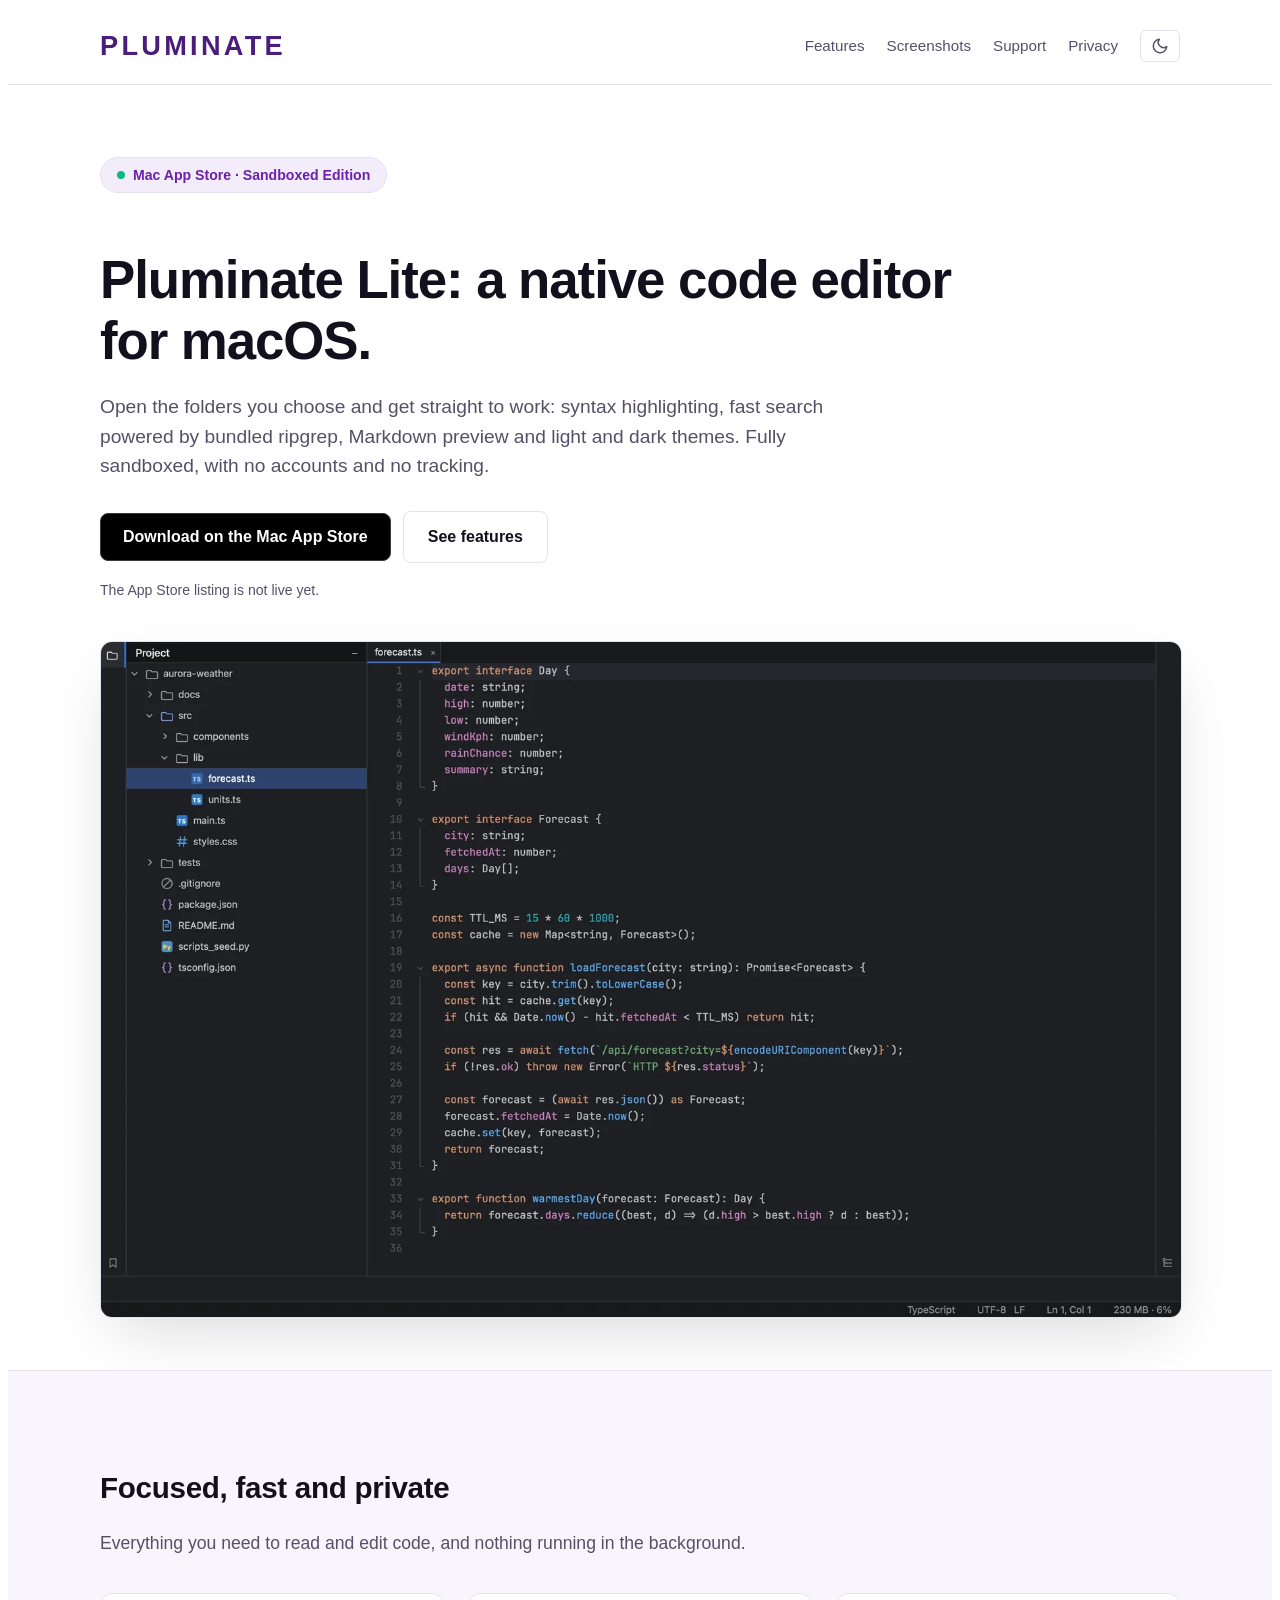
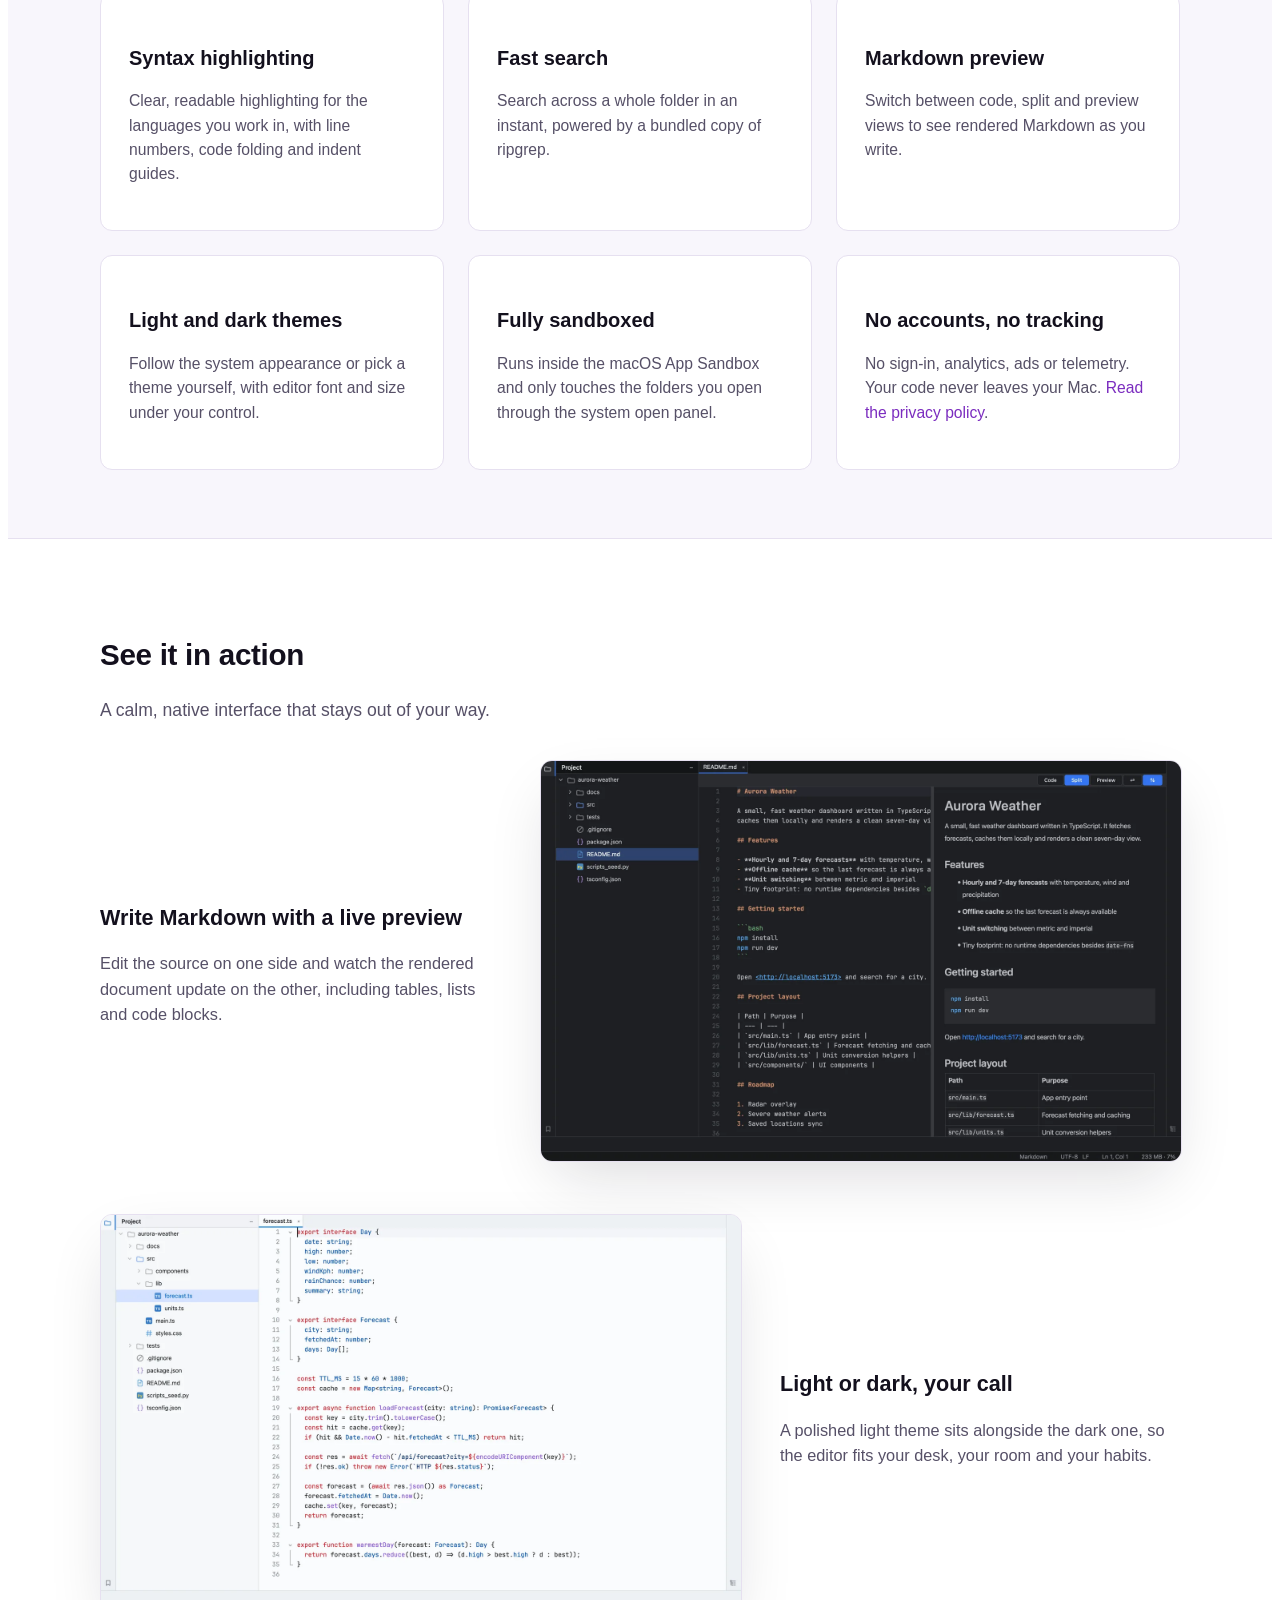
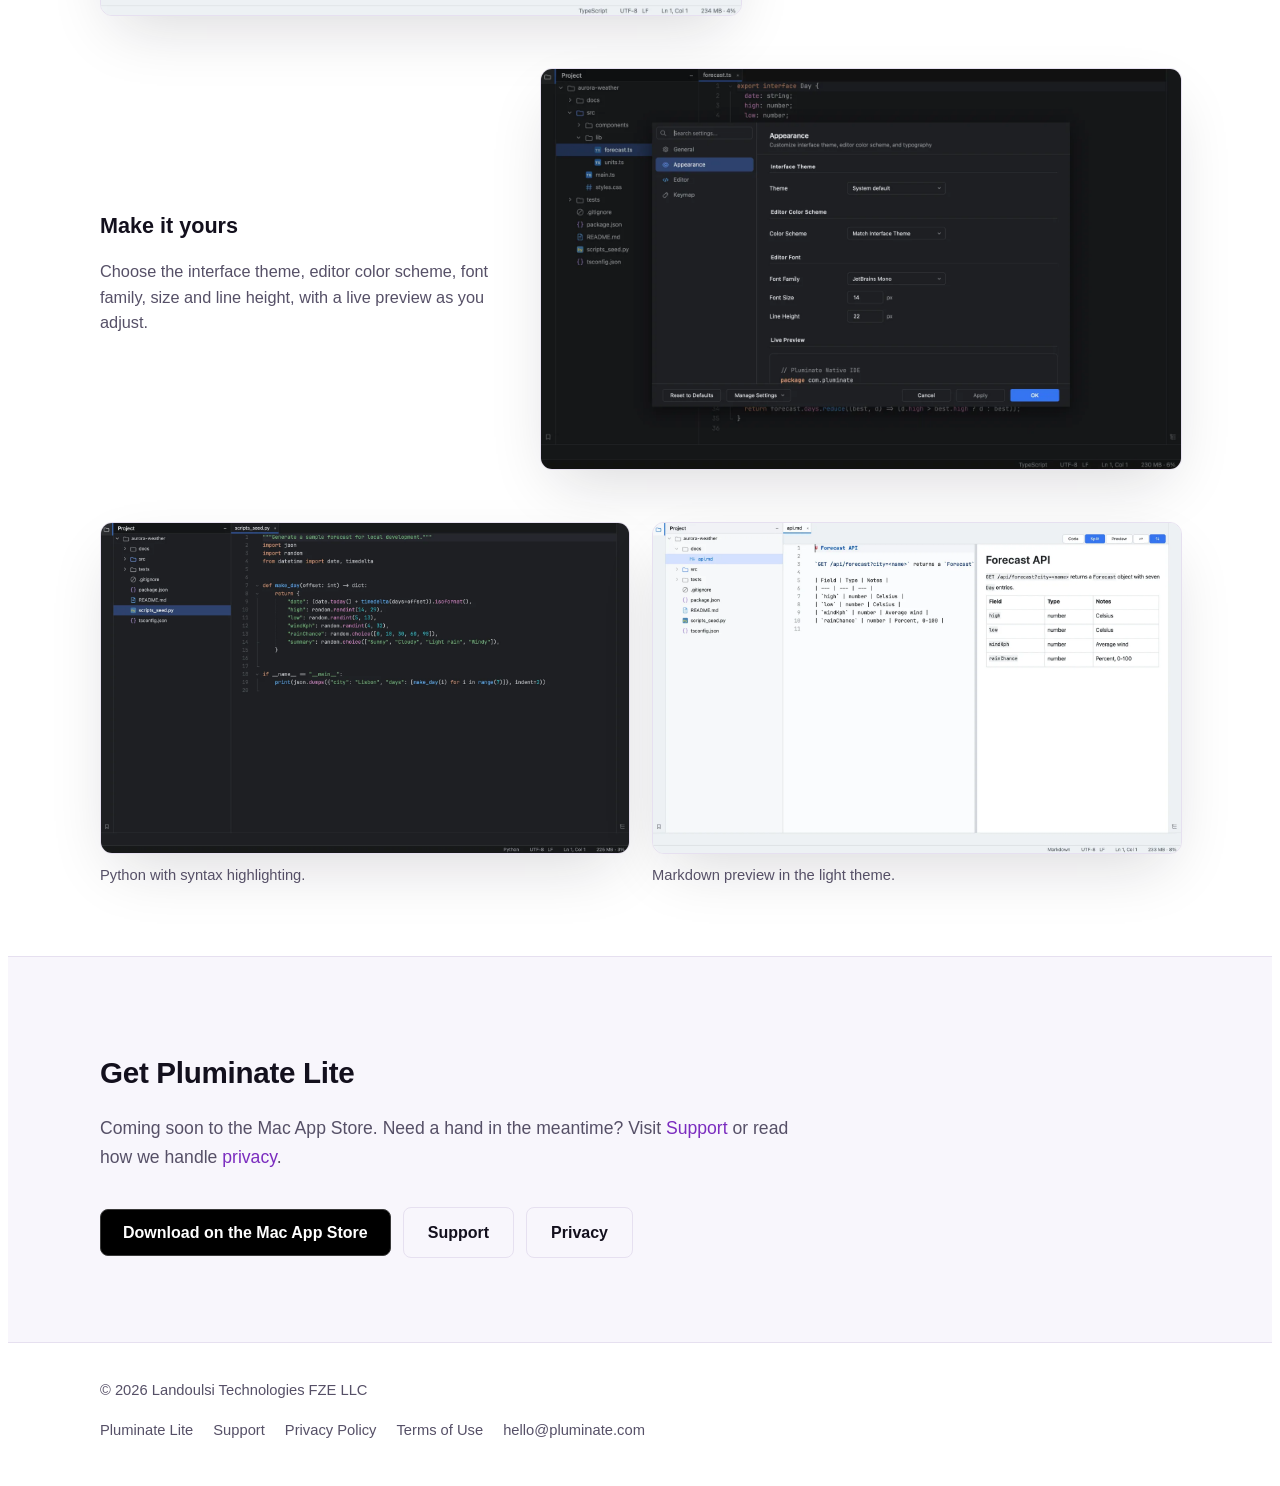
==== index.html @ d970c268 "Add Pluminate IDE landing and download pages with screenshots" ====
<!DOCTYPE html>
<html lang="en">
<head>
    <meta charset="UTF-8">
    <meta name="viewport" content="width=device-width, initial-scale=1.0">
    <meta name="description" content="Pluminate Lite is a native, fully sandboxed code editor for macOS with syntax highlighting, fast ripgrep search and Markdown preview. No accounts, no tracking.">
    <title>Pluminate Lite — a native code editor for macOS</title>
    <script>(function(){var t="light";try{t=localStorage.getItem("theme")==="dark"?"dark":"light";}catch(e){}document.documentElement.setAttribute("data-theme",t);})();</script>
    <link rel="stylesheet" href="style.css">
</head>
<body>
    <header>
        <div class="container">
            <a class="brand" href="index.html">PLUMINATE</a>
            <nav>
                <a href="index.html#features">Features</a>
                <a href="index.html#screenshots">Screenshots</a>
                <a href="support.html">Support</a>
                <a href="privacy.html">Privacy</a>
                <button type="button" class="theme-toggle" id="theme-toggle" aria-label="Toggle theme"></button>
            </nav>
        </div>
    </header>
    <main>
        <div class="hero">
            <div class="container">
                <div class="pill-badge"><span class="dot"></span> Mac App Store &middot; Sandboxed Edition</div>
                <h1>Pluminate Lite: a native code editor for macOS.</h1>
                <p class="lead">Open the folders you choose and get straight to work: syntax highlighting, fast search powered by bundled ripgrep, Markdown preview and light and dark themes. Fully sandboxed, with no accounts and no tracking.</p>
                <div class="cta-row">
                    <!-- TODO: replace href with the Mac App Store listing URL once the app is live -->
                    <a class="button appstore-btn" href="#TODO-mac-app-store-url">Download on the Mac App Store</a>
                    <a class="button secondary" href="#features">See features</a>
                </div>
                <p class="cta-note">The App Store listing is not live yet.</p>
                <img class="shot hero-shot" src="images/01-editor-dark.webp" alt="Pluminate Lite editing a TypeScript file in the dark theme, with the project tree on the left" width="1600" height="1000">
            </div>
        </div>

        <section id="features" class="alt">
            <div class="container">
                <h2>Focused, fast and private</h2>
                <p class="lead">Everything you need to read and edit code, and nothing running in the background.</p>
                <div class="grid">
                    <div class="card">
                        <h3>Syntax highlighting</h3>
                        <p>Clear, readable highlighting for the languages you work in, with line numbers, code folding and indent guides.</p>
                    </div>
                    <div class="card">
                        <h3>Fast search</h3>
                        <p>Search across a whole folder in an instant, powered by a bundled copy of ripgrep.</p>
                    </div>
                    <div class="card">
                        <h3>Markdown preview</h3>
                        <p>Switch between code, split and preview views to see rendered Markdown as you write.</p>
                    </div>
                    <div class="card">
                        <h3>Light and dark themes</h3>
                        <p>Follow the system appearance or pick a theme yourself, with editor font and size under your control.</p>
                    </div>
                    <div class="card">
                        <h3>Fully sandboxed</h3>
                        <p>Runs inside the macOS App Sandbox and only touches the folders you open through the system open panel.</p>
                    </div>
                    <div class="card">
                        <h3>No accounts, no tracking</h3>
                        <p>No sign-in, analytics, ads or telemetry. Your code never leaves your Mac. <a href="privacy.html">Read the privacy policy</a>.</p>
                    </div>
                </div>
            </div>
        </section>

        <section id="screenshots">
            <div class="container">
                <h2>See it in action</h2>
                <p class="lead">A calm, native interface that stays out of your way.</p>
                <div class="showcase-grid">
                    <div class="showcase-item">
                        <div class="showcase-desc">
                            <h3>Write Markdown with a live preview</h3>
                            <p>Edit the source on one side and watch the rendered document update on the other, including tables, lists and code blocks.</p>
                        </div>
                        <div class="showcase-shot"><img class="shot" src="images/03-markdown-split.webp" alt="Pluminate Lite in split view with Markdown source on the left and the rendered preview on the right" width="1600" height="1000" loading="lazy"></div>
                    </div>
                    <div class="showcase-item reverse">
                        <div class="showcase-desc">
                            <h3>Light or dark, your call</h3>
                            <p>A polished light theme sits alongside the dark one, so the editor fits your desk, your room and your habits.</p>
                        </div>
                        <div class="showcase-shot"><img class="shot" src="images/02-editor-light.webp" alt="Pluminate Lite editing a TypeScript file in the light theme" width="1600" height="1000" loading="lazy"></div>
                    </div>
                    <div class="showcase-item">
                        <div class="showcase-desc">
                            <h3>Make it yours</h3>
                            <p>Choose the interface theme, editor color scheme, font family, size and line height, with a live preview as you adjust.</p>
                        </div>
                        <div class="showcase-shot"><img class="shot" src="images/10-settings-appearance-dark.webp" alt="The Appearance settings panel with theme, color scheme and editor font options" width="1600" height="1000" loading="lazy"></div>
                    </div>
                </div>
                <div class="gallery" style="margin-top: 52px;">
                    <figure><img class="shot" src="images/06-python-dark.webp" alt="A Python script open in Pluminate Lite with syntax highlighting" width="1600" height="1000" loading="lazy"><figcaption>Python with syntax highlighting.</figcaption></figure>
                    <figure><img class="shot" src="images/05-markdown-light.webp" alt="Markdown file in split view in the light theme, showing a rendered table" width="1600" height="1000" loading="lazy"><figcaption>Markdown preview in the light theme.</figcaption></figure>
                </div>
            </div>
        </section>

        <section class="alt">
            <div class="container">
                <h2>Get Pluminate Lite</h2>
                <p class="lead">Coming soon to the Mac App Store. Need a hand in the meantime? Visit <a href="support.html">Support</a> or read how we handle <a href="privacy.html">privacy</a>.</p>
                <div class="cta-row">
                    <!-- TODO: replace href with the Mac App Store listing URL once the app is live -->
                    <a class="button appstore-btn" href="#TODO-mac-app-store-url">Download on the Mac App Store</a>
                    <a class="button secondary" href="support.html">Support</a>
                    <a class="button secondary" href="privacy.html">Privacy</a>
                </div>
            </div>
        </section>

        <!-- Other editions and products: re-enable when released.
             Preserved from the previous version of this page (Pluminate IDE Free/Pro and PlumTerm).
        <section id="products" class="alt">
            <div class="container">
                <h2>Our Products</h2>
                <p class="lead">Native software crafted for developer productivity, without Electron overhead or background bloat.</p>
                <div class="grid">
                    <div class="card">
                        <h3>Pluminate IDE</h3>
                        <p>A native, fast IDE with project tree, syntax highlighting, integrated terminal, visual git workflow, and live Markdown preview. Available in Lite, Free, and Pro editions.</p>
                        <div class="badges">
                            <span class="badge">macOS</span>
                            <span class="badge">Rust Core</span>
                            <span class="badge">Lite · Free · Pro</span>
                        </div>
                        <a class="card-link" href="ide.html">Learn more about Pluminate IDE &rarr;</a>
                    </div>
                    <div class="card">
                        <h3>PlumTerm</h3>
                        <p>A fast terminal emulator for developers, featuring flexible split panes, tabs, and git status tracking directly inside every terminal pane.</p>
                        <div class="badges">
                            <span class="badge">macOS</span>
                            <span class="badge">Linux</span>
                            <span class="badge">Free</span>
                        </div>
                        <a class="card-link" href="plumterm.html">Learn more about PlumTerm &rarr;</a>
                    </div>
                </div>
            </div>
        </section>
        -->
    </main>
    <footer>
        <div class="container">
            <span>&copy; 2026 Landoulsi Technologies FZE LLC</span>
            <div class="footer-links">
                <a href="index.html">Pluminate Lite</a>
                <a href="support.html">Support</a>
                <a href="privacy.html">Privacy Policy</a>
                <a href="terms.html">Terms of Use</a>
                <a href="mailto:hello@pluminate.com">hello@pluminate.com</a>
            </div>
        </div>
    </footer>
    <script src="site.js"></script>
</body>
</html>
---- style.css ----
:root {
    --bg: #ffffff;
    --bg-alt: #f8f6fc;
    --card-bg: #ffffff;
    --text: #13101d;
    --text-muted: #565067;
    --brand: #4b1d7a;
    --accent: #7b2cbf;
    --accent-hover: #6a24a6;
    --border: #e6e0f0;
    --badge-bg: #f3ecfb;
    --badge-text: #6b21a8;
    --shot-shadow: 0 24px 60px -15px rgba(20, 16, 31, 0.16);
    --code-bg: #f1edfa;
}
:root[data-theme="dark"] {
    --bg: #0d0a14;
    --bg-alt: #14101e;
    --card-bg: #181324;
    --text: #ece8f4;
    --text-muted: #a69eb5;
    --brand: #ffffff;
    --accent: #c08bff;
    --accent-hover: #b170ff;
    --border: #29203c;
    --badge-bg: #271940;
    --badge-text: #d8b4fe;
    --shot-shadow: 0 28px 70px -15px rgba(0, 0, 0, 0.75);
    --code-bg: #221836;
}
html { scroll-behavior: smooth; }
body { font-family: -apple-system, BlinkMacSystemFont, "Segoe UI", Roboto, "Helvetica Neue", Arial, sans-serif; line-height: 1.6; color: var(--text); background: var(--bg); -webkit-font-smoothing: antialiased; }
a { color: var(--accent); text-decoration: none; }
a:hover { text-decoration: underline; }
code { font-family: "JetBrains Mono", Menlo, Consolas, monospace; font-size: .88em; padding: 2px 6px; border-radius: 4px; background: var(--code-bg); border: 1px solid var(--border); color: var(--text); }
.container { max-width: 1080px; margin: 0 auto; padding: 0 20px; }
header { border-bottom: 1px solid var(--border); position: sticky; top: 0; background: var(--bg); z-index: 100; backdrop-filter: blur(8px); }
header .container { display: flex; align-items: center; justify-content: space-between; flex-wrap: wrap; gap: 12px; padding-top: 16px; padding-bottom: 16px; }
.brand { text-decoration: none; color: var(--brand); font-family: "Trebuchet MS", "Helvetica Neue", Arial, sans-serif; font-size: 1.7rem; font-weight: 800; letter-spacing: .12em; }
.brand:hover { text-decoration: none; opacity: .9; }
nav { display: flex; align-items: center; }
nav a { color: var(--text-muted); text-decoration: none; margin-left: 22px; font-size: .95rem; font-weight: 500; }
nav a:hover, nav a.active { color: var(--accent); text-decoration: none; }
.theme-toggle { display: inline-flex; align-items: center; justify-content: center; margin-left: 22px; padding: 6px 10px; border: 1px solid var(--border); border-radius: 6px; background: none; color: var(--text-muted); cursor: pointer; transition: all .15s ease; }
.theme-toggle:hover { color: var(--accent); border-color: var(--accent); }

.hero { padding: 72px 0 52px; }
.hero h1 { font-size: clamp(2.2rem, 5vw, 3.3rem); line-height: 1.15; max-width: 880px; margin-bottom: 20px; font-weight: 800; letter-spacing: -0.02em; }
.hero p.lead { font-size: 1.2rem; color: var(--text-muted); max-width: 740px; margin-bottom: 30px; line-height: 1.55; }

.pill-badge { display: inline-flex; align-items: center; gap: 8px; padding: 6px 16px; border-radius: 999px; background: var(--badge-bg); color: var(--badge-text); font-size: .88rem; font-weight: 600; margin-bottom: 22px; border: 1px solid var(--border); }
.pill-badge .dot { width: 8px; height: 8px; border-radius: 50%; background: #10b981; }
.pill-badge .dot.pro { background: #8b5cf6; }

.cta-row { display: flex; flex-wrap: wrap; gap: 12px; align-items: center; margin-bottom: 16px; }
.button { display: inline-flex; align-items: center; justify-content: center; gap: 8px; background: var(--accent); color: #fff; padding: 12px 24px; border-radius: 8px; text-decoration: none; font-weight: 600; font-size: 1rem; border: none; cursor: pointer; transition: all .15s ease; }
.button:hover { background: var(--accent-hover); color: #fff; text-decoration: none; transform: translateY(-1px); }
.button.secondary { background: transparent; color: var(--text); border: 1px solid var(--border); }
.button.secondary:hover { border-color: var(--accent); color: var(--accent); background: var(--bg-alt); }

.shot { display: block; width: 100%; height: auto; border: 1px solid var(--border); border-radius: 12px; box-shadow: var(--shot-shadow); background: var(--card-bg); }
.hero-shot { margin-top: 40px; }

section { padding: 68px 0; border-top: 1px solid var(--border); }
section.alt { background: var(--bg-alt); }
section h2 { font-size: 1.85rem; margin-bottom: 12px; font-weight: 700; letter-spacing: -0.01em; }
section .lead { font-size: 1.1rem; color: var(--text-muted); max-width: 720px; margin-bottom: 36px; }

.grid { display: grid; grid-template-columns: repeat(auto-fit, minmax(280px, 1fr)); gap: 24px; }
.card { background: var(--card-bg); border: 1px solid var(--border); border-radius: 12px; padding: 28px; transition: transform .15s ease, border-color .15s ease; }
.card:hover { border-color: var(--accent); }
.card h3 { font-size: 1.25rem; margin-bottom: 10px; font-weight: 700; }
.card p { font-size: .98rem; color: var(--text-muted); line-height: 1.55; }
.card .card-link { display: inline-flex; align-items: center; gap: 4px; margin-top: 16px; font-weight: 600; text-decoration: none; }
.card .card-link:hover { text-decoration: underline; }

.showcase-grid { display: grid; grid-template-columns: 1fr; gap: 52px; margin-top: 24px; }
.showcase-item { display: grid; grid-template-columns: 1fr; gap: 20px; }
.showcase-desc h3 { font-size: 1.35rem; margin-bottom: 8px; font-weight: 700; }
.showcase-desc p { color: var(--text-muted); font-size: 1.02rem; line-height: 1.55; }

.notify-card { background: var(--card-bg); border: 1px solid var(--border); border-radius: 12px; padding: 28px; max-width: 640px; margin: 28px 0 36px; box-shadow: var(--shot-shadow); }
.notify-card h3 { font-size: 1.25rem; margin-bottom: 6px; font-weight: 700; }
.notify-card p { color: var(--text-muted); font-size: .98rem; margin-bottom: 16px; }
.notify-form { display: flex; flex-wrap: wrap; gap: 10px; }
.notify-input { flex: 1; min-width: 240px; padding: 12px 16px; border: 1px solid var(--border); border-radius: 8px; background: var(--bg); color: var(--text); font-size: 1rem; }
.notify-input:focus { outline: none; border-color: var(--accent); }

.specs-grid { display: grid; grid-template-columns: repeat(auto-fit, minmax(280px, 1fr)); gap: 20px; margin: 28px 0; }
.spec-item { background: var(--card-bg); border: 1px solid var(--border); border-radius: 10px; padding: 20px; }
.spec-item strong { display: block; font-size: 1.05rem; margin-bottom: 6px; }
.spec-item p { color: var(--text-muted); font-size: .95rem; margin: 0; }

table.compare { width: 100%; border-collapse: collapse; margin-top: 24px; font-size: .96rem; background: var(--card-bg); border-radius: 12px; overflow: hidden; border: 1px solid var(--border); }
table.compare th, table.compare td { border-bottom: 1px solid var(--border); padding: 14px 18px; text-align: left; }
table.compare th { background: var(--bg-alt); font-weight: 700; color: var(--text); }
table.compare td { color: var(--text-muted); }
table.compare td.y { color: var(--accent); font-weight: 700; }
table.compare tr:last-child td { border-bottom: none; }

.badges { display: flex; flex-wrap: wrap; gap: 8px; margin-top: 14px; }
.badge { display: inline-block; padding: 3px 10px; border: 1px solid var(--border); border-radius: 999px; font-size: .8rem; color: var(--text-muted); }

footer { border-top: 1px solid var(--border); padding: 36px 0; color: var(--text-muted); font-size: .92rem; background: var(--bg); }
footer .container { display: flex; flex-direction: column; gap: 10px; }
footer .footer-links { display: flex; flex-wrap: wrap; gap: 20px; margin-top: 6px; }
footer a { color: var(--text-muted); }
footer a:hover { color: var(--accent); text-decoration: none; }

.doc { max-width: 820px; margin: 0 auto; padding: 56px 20px; }
.doc h1 { font-size: 2.2rem; margin-bottom: 12px; font-weight: 800; }
.doc h2 { font-size: 1.35rem; margin: 32px 0 10px; font-weight: 700; }
.doc p { color: var(--text-muted); margin-bottom: 16px; font-size: 1.05rem; }
.doc ul { margin: 0 0 20px 24px; color: var(--text-muted); }
.doc li { margin-bottom: 8px; }

@media (max-width: 680px) {
    nav a { margin-left: 14px; font-size: .9rem; }
    .hero { padding: 48px 0 36px; }
    .hero h1 { font-size: 2rem; }
    section { padding: 48px 0; }
}

/* Pluminate Lite additions */
.cta-note { color: var(--text-muted); font-size: .88rem; margin-top: 4px; }
.appstore-btn { background: #000; color: #fff; border: 1px solid #3a3a3a; padding: 10px 22px; }
.appstore-btn:hover { background: #1a1a1a; }
:root[data-theme="dark"] .appstore-btn { background: #fff; color: #000; border-color: #fff; }
:root[data-theme="dark"] .appstore-btn:hover { background: #e8e8e8; color: #000; }
.showcase-item.reverse .showcase-shot { order: 0; }
@media (min-width: 900px) {
    .showcase-item { grid-template-columns: 1fr 1.6fr; align-items: center; gap: 40px; }
    .showcase-item.reverse { grid-template-columns: 1.6fr 1fr; }
    .showcase-item.reverse .showcase-desc { order: 2; }
}
.gallery { display: grid; grid-template-columns: repeat(auto-fit, minmax(300px, 1fr)); gap: 24px; }
.gallery figure { margin: 0; }
.gallery figcaption { color: var(--text-muted); font-size: .92rem; margin-top: 10px; }
.faq details { background: var(--card-bg); border: 1px solid var(--border); border-radius: 10px; padding: 14px 18px; margin-bottom: 12px; }
.faq summary { cursor: pointer; font-weight: 600; color: var(--text); }
.faq details p { margin: 10px 0 0; }
.contact-card { background: var(--card-bg); border: 1px solid var(--border); border-radius: 12px; padding: 24px; margin: 20px 0 8px; }
.contact-card p { margin-bottom: 6px; }
.doc img.shot { margin: 8px 0 20px; }
a:focus-visible, button:focus-visible, summary:focus-visible { outline: 2px solid var(--accent); outline-offset: 2px; }
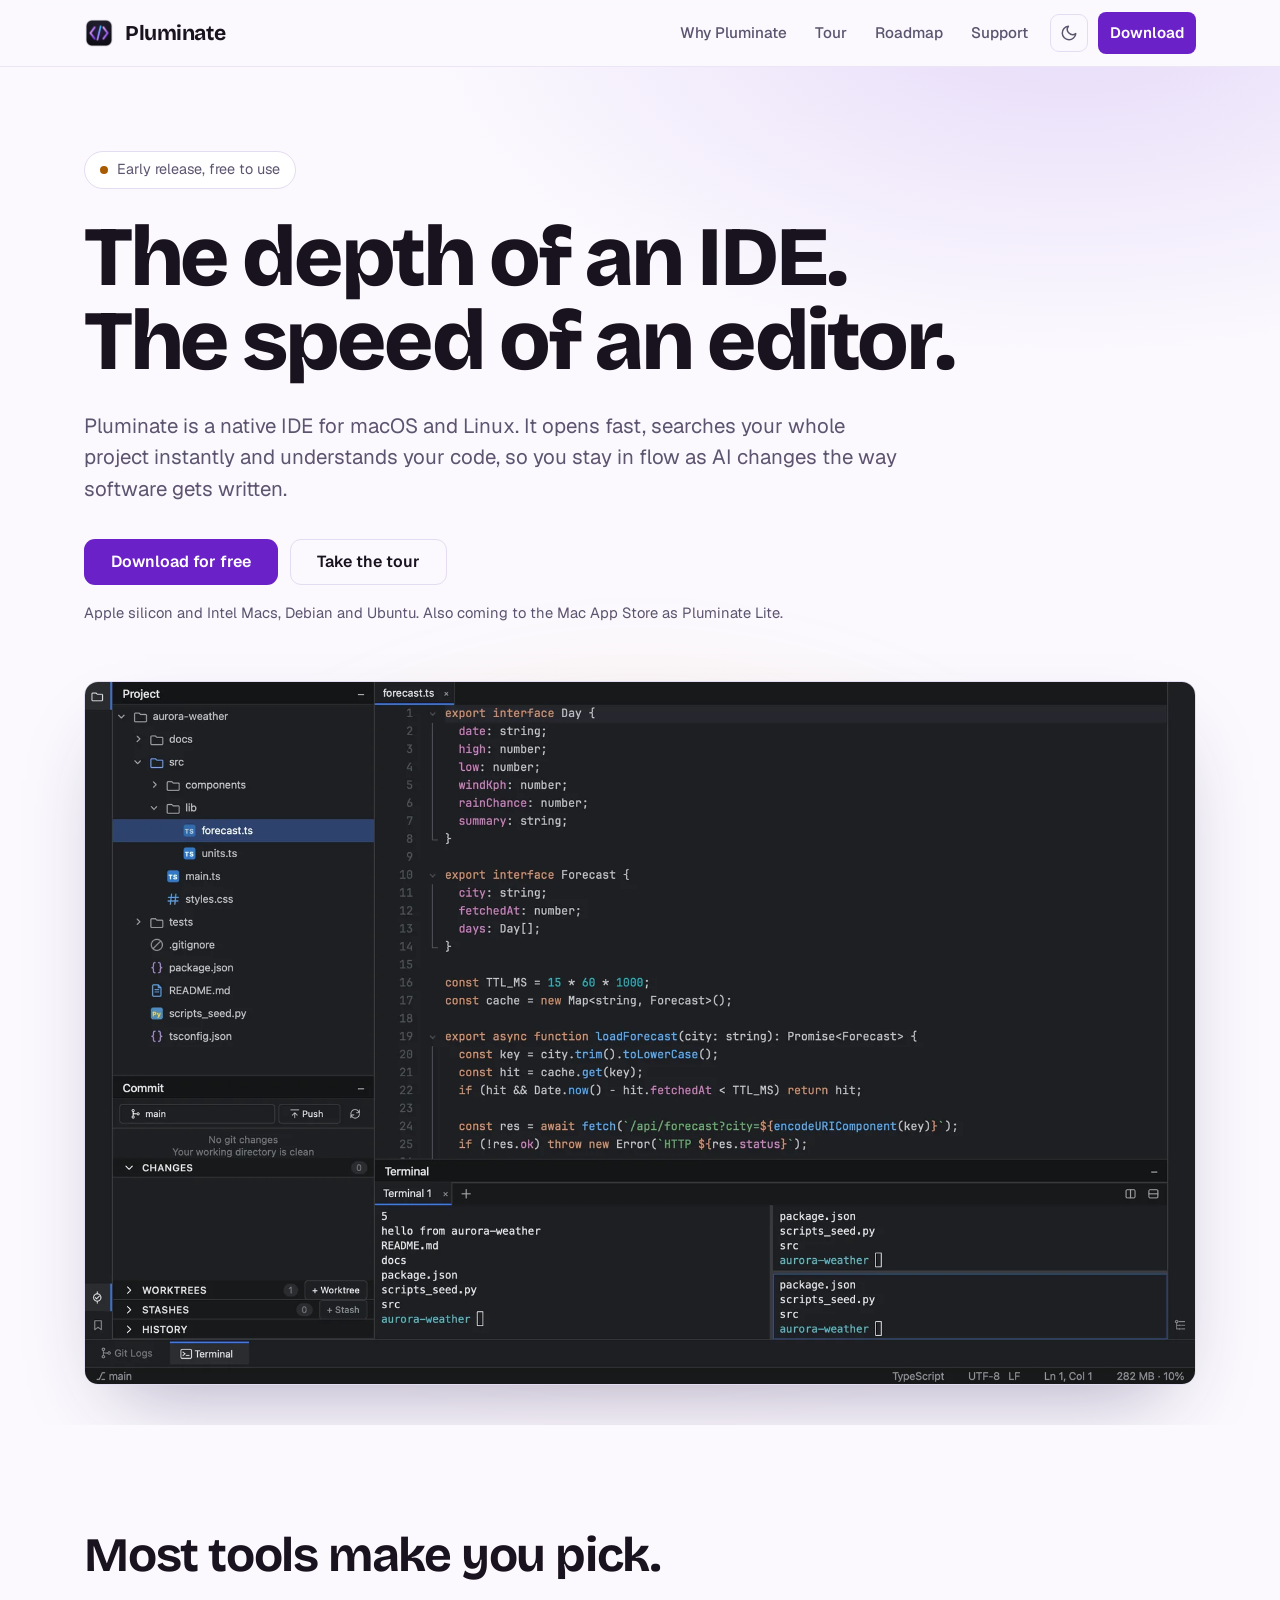
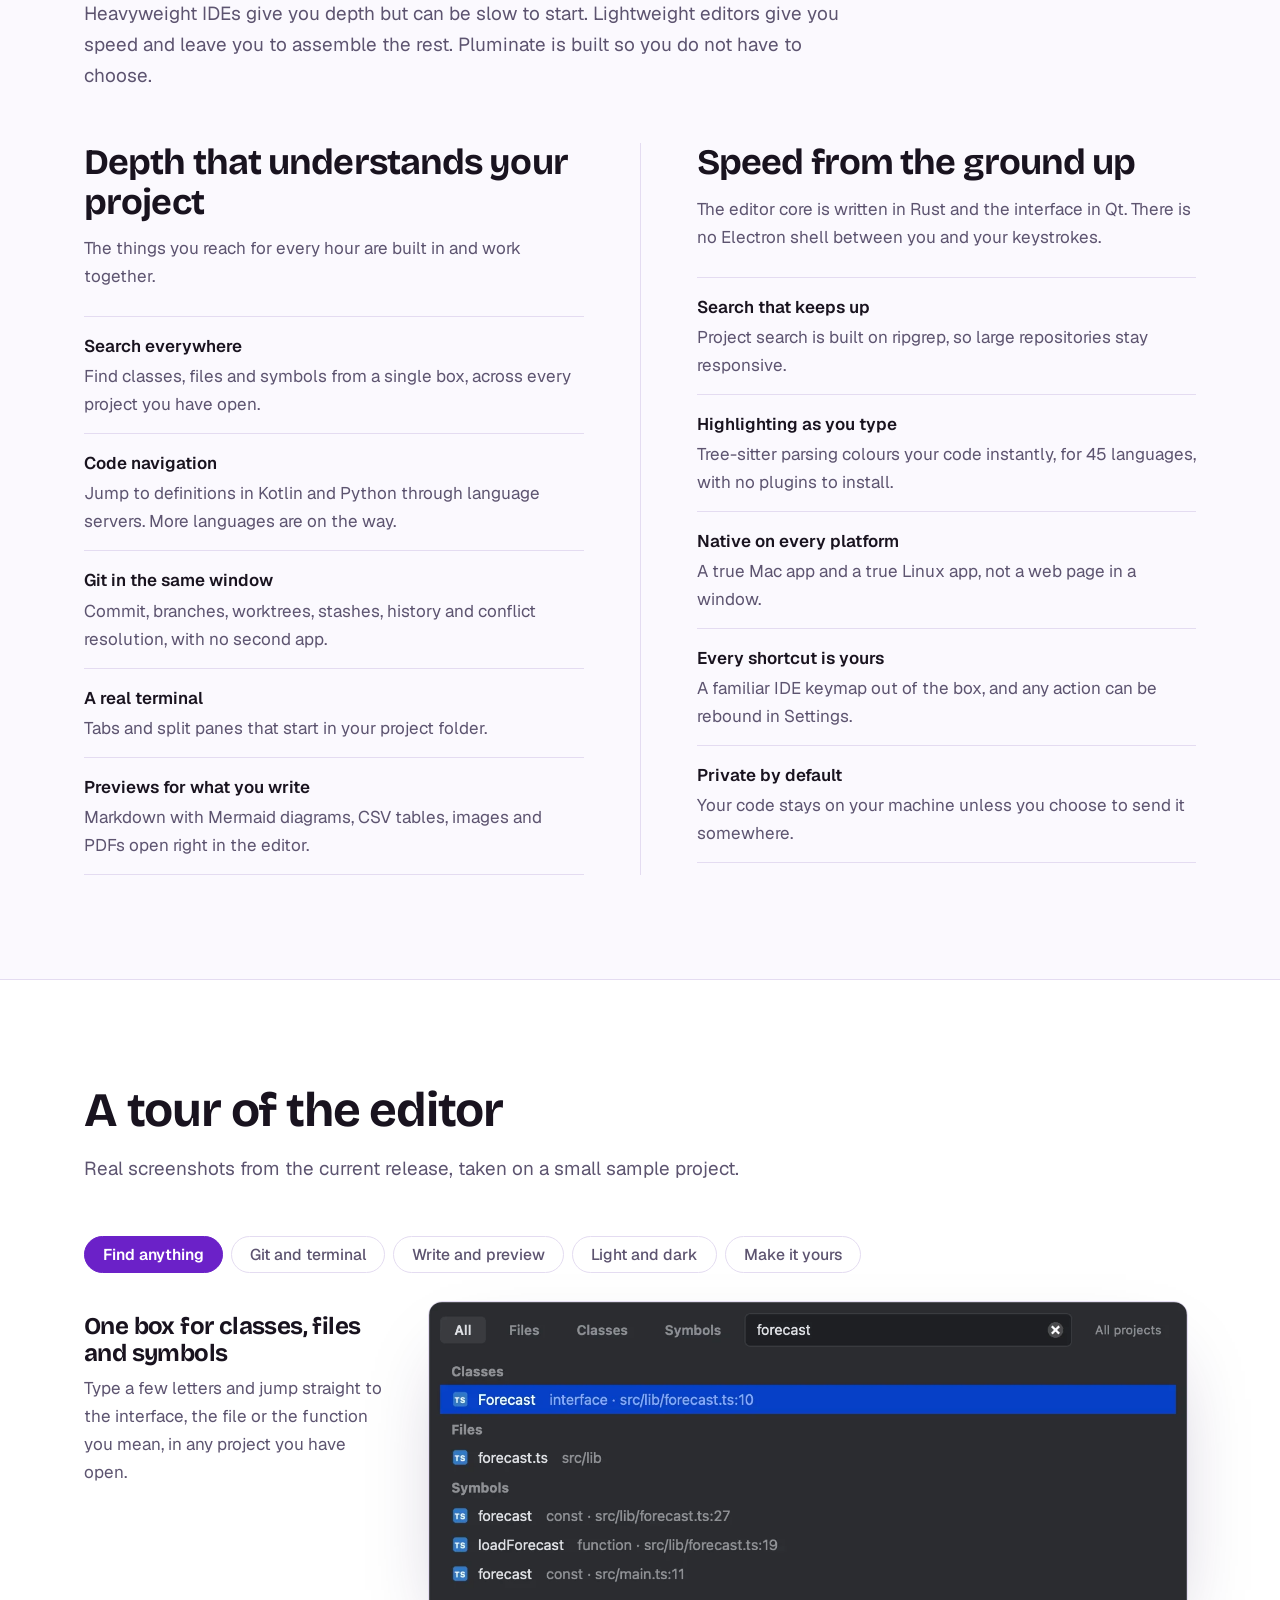
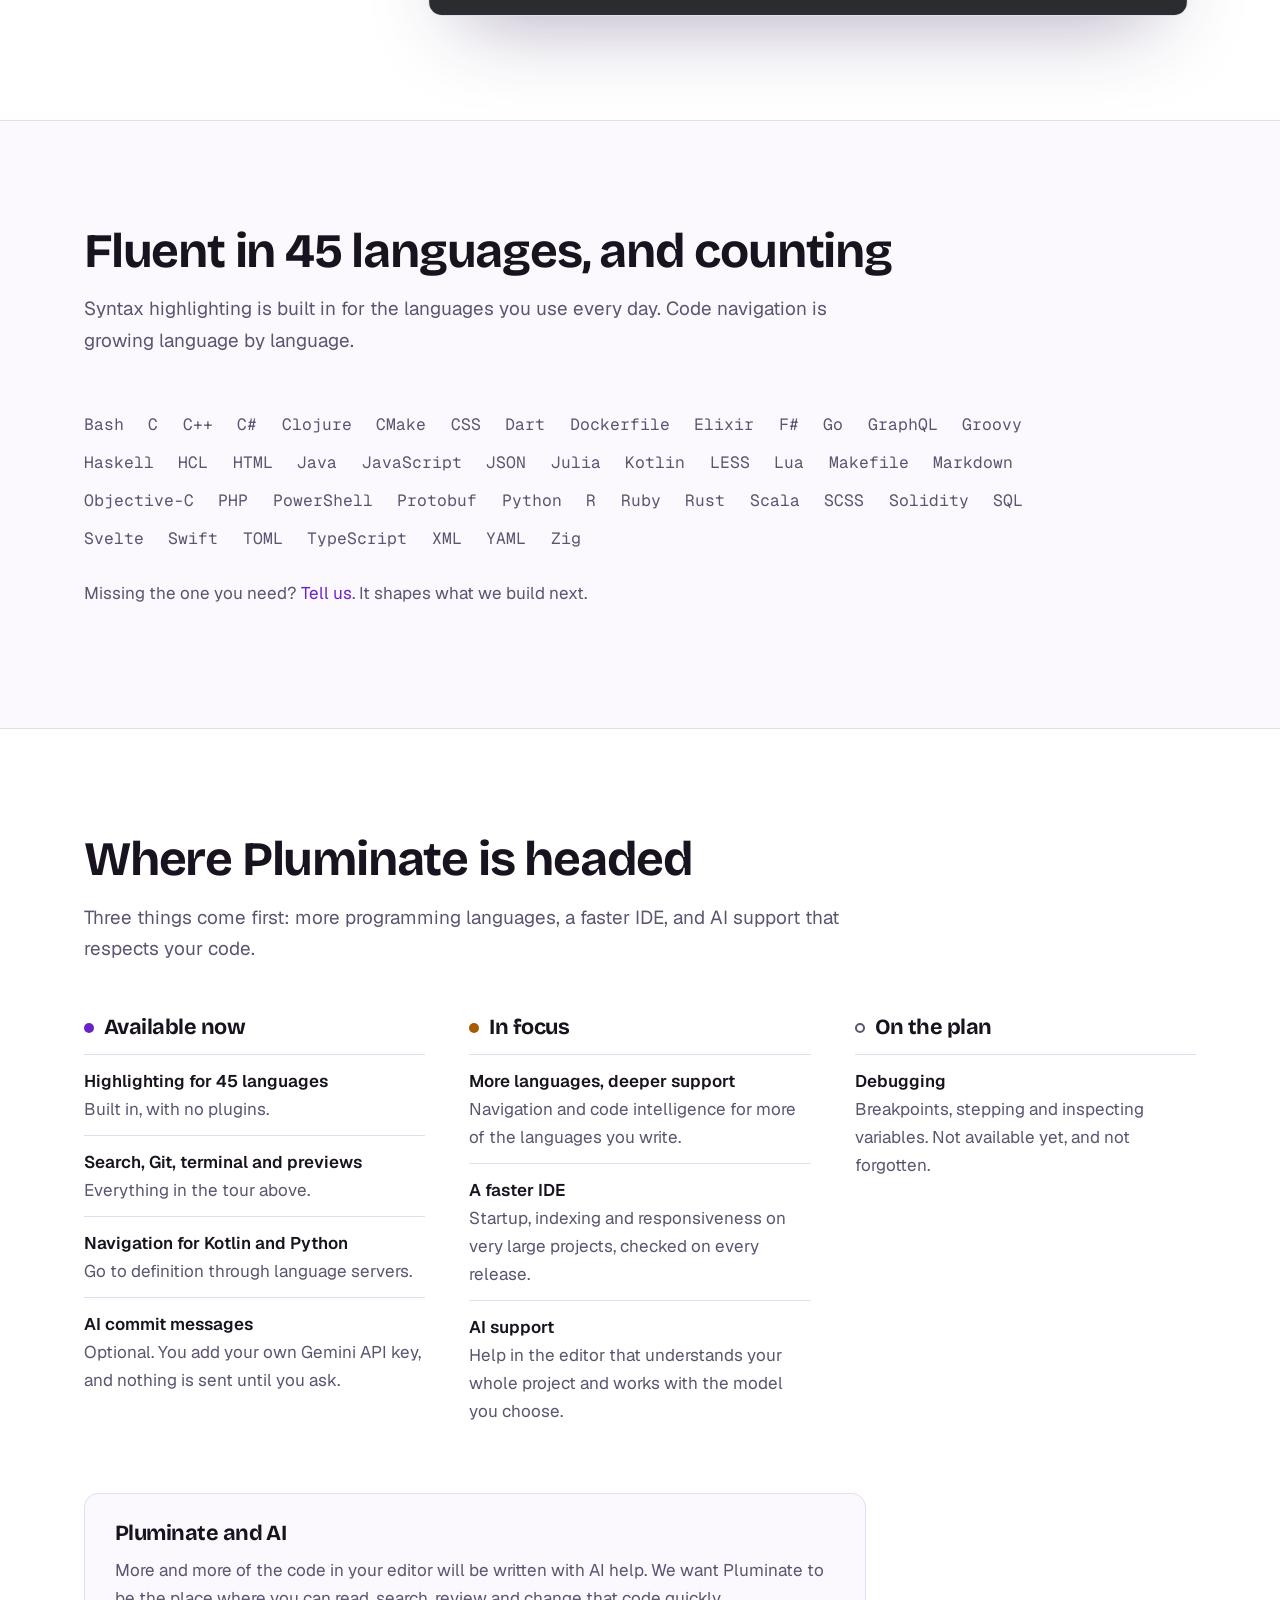
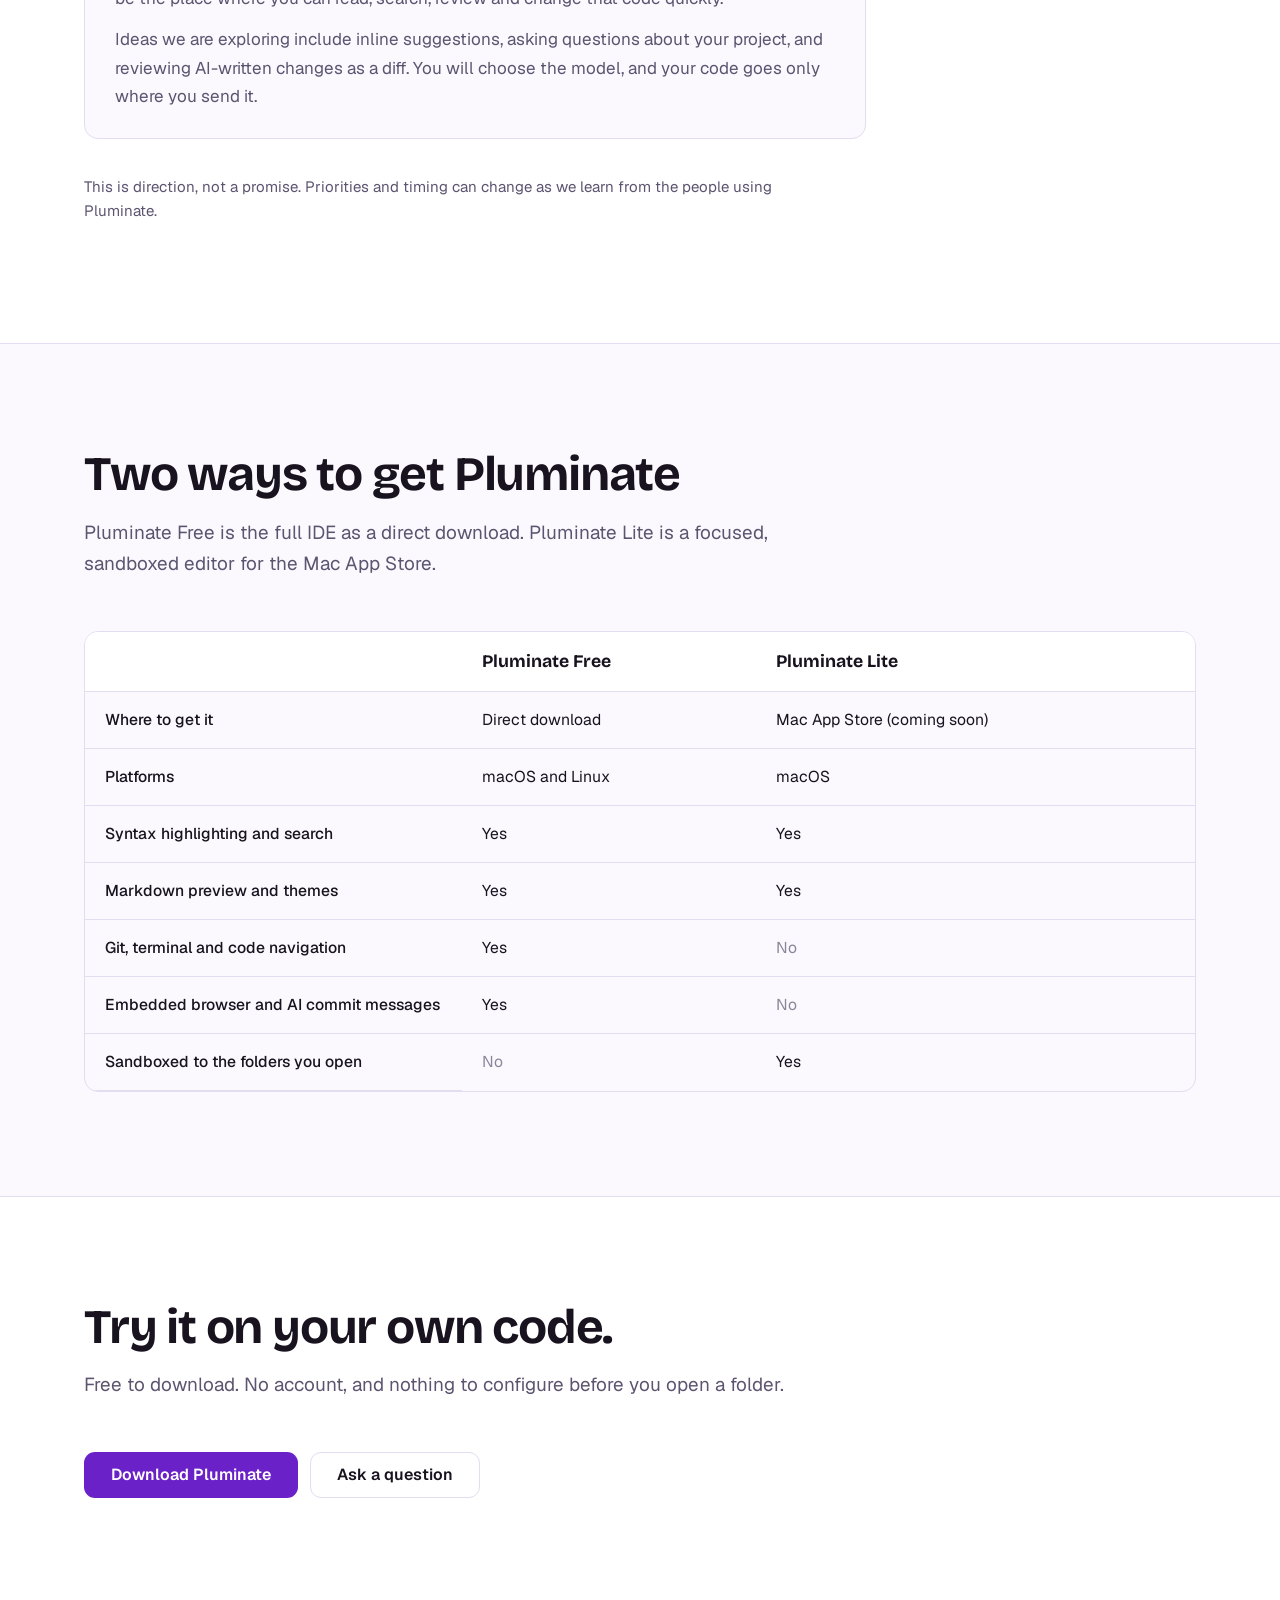
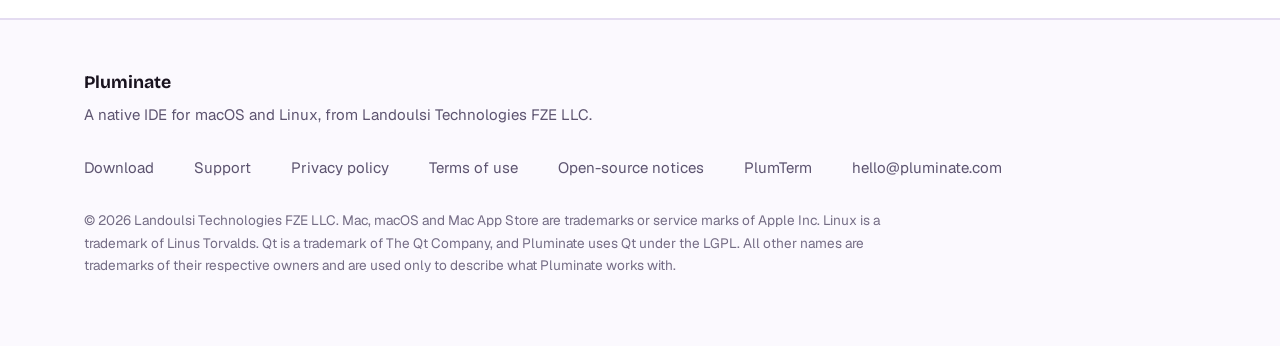
==== commit d592453a: "New site: IDE positioning, tour, roadmap, download page, updated privacy/terms/support, open-source " ====
--- a/index.html
+++ b/index.html
@@ -1,164 +1,235 @@
 <!DOCTYPE html>
-<html lang="en">
+<html lang="en" data-theme="dark">
 <head>
     <meta charset="UTF-8">
     <meta name="viewport" content="width=device-width, initial-scale=1.0">
-    <meta name="description" content="Pluminate Lite is a native, fully sandboxed code editor for macOS with syntax highlighting, fast ripgrep search and Markdown preview. No accounts, no tracking.">
-    <title>Pluminate Lite — a native code editor for macOS</title>
-    <script>(function(){var t="light";try{t=localStorage.getItem("theme")==="dark"?"dark":"light";}catch(e){}document.documentElement.setAttribute("data-theme",t);})();</script>
+    <title>Pluminate: the depth of an IDE, the speed of an editor</title>
+    <meta name="description" content="Pluminate is a native IDE for macOS and Linux. Fast like an editor, deep like an IDE: search everywhere, Git, a built-in terminal, 45 languages. Free to download.">
+    <meta name="theme-color" content="#120d1b">
+    <link rel="icon" type="image/png" href="images/icon-64.png">
+    <link rel="apple-touch-icon" href="images/apple-touch-icon.png">
+    <link rel="canonical" href="https://pluminate.com/">
+    <meta property="og:type" content="website">
+    <meta property="og:title" content="Pluminate: the depth of an IDE, the speed of an editor">
+    <meta property="og:description" content="A native IDE for macOS and Linux. Free to download.">
+    <meta property="og:url" content="https://pluminate.com/">
+    <meta property="og:image" content="https://pluminate.com/images/og.png">
+    <meta name="twitter:card" content="summary_large_image">
+    <script>(function(){var t;try{t=localStorage.getItem("theme");}catch(e){}if(t!=="light"&&t!=="dark"){t=(window.matchMedia&&matchMedia("(prefers-color-scheme: light)").matches)?"light":"dark";}document.documentElement.setAttribute("data-theme",t);document.documentElement.className="js";})();</script>
+    <link rel="preload" href="fonts/bricolage-grotesque.woff2" as="font" type="font/woff2" crossorigin>
     <link rel="stylesheet" href="style.css">
 </head>
 <body>
+    <a class="skip" href="#main">Skip to content</a>
     <header>
         <div class="container">
-            <a class="brand" href="index.html">PLUMINATE</a>
-            <nav>
-                <a href="index.html#features">Features</a>
-                <a href="index.html#screenshots">Screenshots</a>
+            <a class="brand" href="index.html"><img src="images/icon-64.png" alt="" width="30" height="30">Pluminate</a>
+            <nav aria-label="Main">
+                <a href="index.html#why">Why Pluminate</a>
+                <a href="index.html#tour">Tour</a>
+                <a href="index.html#roadmap">Roadmap</a>
                 <a href="support.html">Support</a>
-                <a href="privacy.html">Privacy</a>
                 <button type="button" class="theme-toggle" id="theme-toggle" aria-label="Toggle theme"></button>
+                <a class="nav-cta" href="download.html">Download</a>
             </nav>
         </div>
     </header>
-    <main>
+
+    <main id="main">
         <div class="hero">
             <div class="container">
-                <div class="pill-badge"><span class="dot"></span> Mac App Store &middot; Sandboxed Edition</div>
-                <h1>Pluminate Lite: a native code editor for macOS.</h1>
-                <p class="lead">Open the folders you choose and get straight to work: syntax highlighting, fast search powered by bundled ripgrep, Markdown preview and light and dark themes. Fully sandboxed, with no accounts and no tracking.</p>
+                <div class="pill-badge"><span class="dot"></span> Early release, free to use</div>
+                <h1>The depth of an IDE. The speed of an editor.</h1>
+                <p class="lead">Pluminate is a native IDE for macOS and Linux. It opens fast, searches your whole project instantly and understands your code, so you stay in flow as AI changes the way software gets written.</p>
                 <div class="cta-row">
-                    <!-- TODO: replace href with the Mac App Store listing URL once the app is live -->
-                    <a class="button appstore-btn" href="#TODO-mac-app-store-url">Download on the Mac App Store</a>
-                    <a class="button secondary" href="#features">See features</a>
-                </div>
-                <p class="cta-note">The App Store listing is not live yet.</p>
-                <img class="shot hero-shot" src="images/01-editor-dark.webp" alt="Pluminate Lite editing a TypeScript file in the dark theme, with the project tree on the left" width="1600" height="1000">
+                    <a class="button" href="download.html">Download for free</a>
+                    <a class="button secondary" href="#tour">Take the tour</a>
+                </div>
+                <p class="cta-note">Apple silicon and Intel Macs, Debian and Ubuntu. Also coming to the Mac App Store as Pluminate Lite.</p>
+                <div class="stage">
+                    <img class="shot" src="images/terminal-git.webp" alt="Pluminate with a project tree, a TypeScript file, the Git commit panel and split terminals in one dark window" width="1800" height="1138">
+                </div>
             </div>
         </div>
 
-        <section id="features" class="alt">
-            <div class="container">
-                <h2>Focused, fast and private</h2>
-                <p class="lead">Everything you need to read and edit code, and nothing running in the background.</p>
-                <div class="grid">
-                    <div class="card">
-                        <h3>Syntax highlighting</h3>
-                        <p>Clear, readable highlighting for the languages you work in, with line numbers, code folding and indent guides.</p>
-                    </div>
-                    <div class="card">
-                        <h3>Fast search</h3>
-                        <p>Search across a whole folder in an instant, powered by a bundled copy of ripgrep.</p>
-                    </div>
-                    <div class="card">
-                        <h3>Markdown preview</h3>
-                        <p>Switch between code, split and preview views to see rendered Markdown as you write.</p>
-                    </div>
-                    <div class="card">
-                        <h3>Light and dark themes</h3>
-                        <p>Follow the system appearance or pick a theme yourself, with editor font and size under your control.</p>
-                    </div>
-                    <div class="card">
-                        <h3>Fully sandboxed</h3>
-                        <p>Runs inside the macOS App Sandbox and only touches the folders you open through the system open panel.</p>
-                    </div>
-                    <div class="card">
-                        <h3>No accounts, no tracking</h3>
-                        <p>No sign-in, analytics, ads or telemetry. Your code never leaves your Mac. <a href="privacy.html">Read the privacy policy</a>.</p>
-                    </div>
-                </div>
-            </div>
-        </section>
-
-        <section id="screenshots">
-            <div class="container">
-                <h2>See it in action</h2>
-                <p class="lead">A calm, native interface that stays out of your way.</p>
-                <div class="showcase-grid">
-                    <div class="showcase-item">
-                        <div class="showcase-desc">
-                            <h3>Write Markdown with a live preview</h3>
-                            <p>Edit the source on one side and watch the rendered document update on the other, including tables, lists and code blocks.</p>
-                        </div>
-                        <div class="showcase-shot"><img class="shot" src="images/03-markdown-split.webp" alt="Pluminate Lite in split view with Markdown source on the left and the rendered preview on the right" width="1600" height="1000" loading="lazy"></div>
-                    </div>
-                    <div class="showcase-item reverse">
-                        <div class="showcase-desc">
-                            <h3>Light or dark, your call</h3>
-                            <p>A polished light theme sits alongside the dark one, so the editor fits your desk, your room and your habits.</p>
-                        </div>
-                        <div class="showcase-shot"><img class="shot" src="images/02-editor-light.webp" alt="Pluminate Lite editing a TypeScript file in the light theme" width="1600" height="1000" loading="lazy"></div>
-                    </div>
-                    <div class="showcase-item">
-                        <div class="showcase-desc">
-                            <h3>Make it yours</h3>
-                            <p>Choose the interface theme, editor color scheme, font family, size and line height, with a live preview as you adjust.</p>
-                        </div>
-                        <div class="showcase-shot"><img class="shot" src="images/10-settings-appearance-dark.webp" alt="The Appearance settings panel with theme, color scheme and editor font options" width="1600" height="1000" loading="lazy"></div>
-                    </div>
-                </div>
-                <div class="gallery" style="margin-top: 52px;">
-                    <figure><img class="shot" src="images/06-python-dark.webp" alt="A Python script open in Pluminate Lite with syntax highlighting" width="1600" height="1000" loading="lazy"><figcaption>Python with syntax highlighting.</figcaption></figure>
-                    <figure><img class="shot" src="images/05-markdown-light.webp" alt="Markdown file in split view in the light theme, showing a rendered table" width="1600" height="1000" loading="lazy"><figcaption>Markdown preview in the light theme.</figcaption></figure>
-                </div>
-            </div>
-        </section>
-
-        <section class="alt">
-            <div class="container">
-                <h2>Get Pluminate Lite</h2>
-                <p class="lead">Coming soon to the Mac App Store. Need a hand in the meantime? Visit <a href="support.html">Support</a> or read how we handle <a href="privacy.html">privacy</a>.</p>
+        <section id="why">
+            <div class="container">
+                <h2>Most tools make you pick.</h2>
+                <p class="lead">Heavyweight IDEs give you depth but can be slow to start. Lightweight editors give you speed and leave you to assemble the rest. Pluminate is built so you do not have to choose.</p>
+                <div class="pair">
+                    <div class="pair-col">
+                        <h3>Depth that understands your project</h3>
+                        <p>The things you reach for every hour are built in and work together.</p>
+                        <ul class="facts">
+                            <li><strong>Search everywhere</strong>Find classes, files and symbols from a single box, across every project you have open.</li>
+                            <li><strong>Code navigation</strong>Jump to definitions in Kotlin and Python through language servers. More languages are on the way.</li>
+                            <li><strong>Git in the same window</strong>Commit, branches, worktrees, stashes, history and conflict resolution, with no second app.</li>
+                            <li><strong>A real terminal</strong>Tabs and split panes that start in your project folder.</li>
+                            <li><strong>Previews for what you write</strong>Markdown with Mermaid diagrams, CSV tables, images and PDFs open right in the editor.</li>
+                        </ul>
+                    </div>
+                    <div class="pair-col">
+                        <h3>Speed from the ground up</h3>
+                        <p>The editor core is written in Rust and the interface in Qt. There is no Electron shell between you and your keystrokes.</p>
+                        <ul class="facts">
+                            <li><strong>Search that keeps up</strong>Project search is built on ripgrep, so large repositories stay responsive.</li>
+                            <li><strong>Highlighting as you type</strong>Tree-sitter parsing colours your code instantly, for 45 languages, with no plugins to install.</li>
+                            <li><strong>Native on every platform</strong>A true Mac app and a true Linux app, not a web page in a window.</li>
+                            <li><strong>Every shortcut is yours</strong>A familiar IDE keymap out of the box, and any action can be rebound in Settings.</li>
+                            <li><strong>Private by default</strong>Your code stays on your machine unless you choose to send it somewhere.</li>
+                        </ul>
+                    </div>
+                </div>
+            </div>
+        </section>
+
+        <section id="tour" class="alt">
+            <div class="container">
+                <h2>A tour of the editor</h2>
+                <p class="lead">Real screenshots from the current release, taken on a small sample project.</p>
+                <div class="tabs" role="tablist" aria-label="Tour">
+                    <button type="button" class="tab" role="tab" id="tab-find" aria-controls="panel-find" aria-selected="true">Find anything</button>
+                    <button type="button" class="tab" role="tab" id="tab-git" aria-controls="panel-git" aria-selected="false" tabindex="-1">Git and terminal</button>
+                    <button type="button" class="tab" role="tab" id="tab-docs" aria-controls="panel-docs" aria-selected="false" tabindex="-1">Write and preview</button>
+                    <button type="button" class="tab" role="tab" id="tab-light" aria-controls="panel-light" aria-selected="false" tabindex="-1">Light and dark</button>
+                    <button type="button" class="tab" role="tab" id="tab-style" aria-controls="panel-style" aria-selected="false" tabindex="-1">Make it yours</button>
+                </div>
+                <div class="panel" role="tabpanel" id="panel-find" aria-labelledby="tab-find">
+                    <div class="panel-text">
+                        <h3>One box for classes, files and symbols</h3>
+                        <p>Type a few letters and jump straight to the interface, the file or the function you mean, in any project you have open.</p>
+                    </div>
+                    <div class="panel-shot narrow"><img class="shot" src="images/search-everywhere.webp" alt="The search dialog listing a matching interface, a file and three symbols for the query forecast" width="1360" height="560" loading="lazy"></div>
+                </div>
+                <div class="panel" role="tabpanel" id="panel-git" aria-labelledby="tab-git" hidden>
+                    <div class="panel-text">
+                        <h3>Version control and a shell, beside your code</h3>
+                        <p>See branches, worktrees, stashes and history in the side panel, and run commands in split terminals without leaving the window.</p>
+                    </div>
+                    <div class="panel-shot"><img class="shot" src="images/terminal-git.webp" alt="The commit panel on the left and two split terminal panes below a TypeScript file" width="1800" height="1138" loading="lazy"></div>
+                </div>
+                <div class="panel" role="tabpanel" id="panel-docs" aria-labelledby="tab-docs" hidden>
+                    <div class="panel-text">
+                        <h3>Write Markdown with a live preview</h3>
+                        <p>Edit the source on one side and watch the rendered page update on the other, including tables, lists, code blocks and diagrams.</p>
+                    </div>
+                    <div class="panel-shot"><img class="shot" src="images/03-markdown-split.webp" alt="Markdown source on the left and its rendered preview on the right" width="1600" height="1000" loading="lazy"></div>
+                </div>
+                <div class="panel" role="tabpanel" id="panel-light" aria-labelledby="tab-light" hidden>
+                    <div class="panel-text">
+                        <h3>A light theme that is not an afterthought</h3>
+                        <p>Follow the system appearance or choose a theme yourself. Both are designed for long days of reading code.</p>
+                    </div>
+                    <div class="panel-shot"><img class="shot" src="images/02-editor-light.webp" alt="A TypeScript file in the light theme with the project tree on the left" width="1600" height="1000" loading="lazy"></div>
+                </div>
+                <div class="panel" role="tabpanel" id="panel-style" aria-labelledby="tab-style" hidden>
+                    <div class="panel-text">
+                        <h3>Make it yours</h3>
+                        <p>Choose the interface theme, colour scheme, font, size and line height, and see the result in a live preview as you adjust.</p>
+                    </div>
+                    <div class="panel-shot"><img class="shot" src="images/10-settings-appearance-dark.webp" alt="The Appearance settings with theme, colour scheme and font options" width="1600" height="1000" loading="lazy"></div>
+                </div>
+            </div>
+        </section>
+
+        <section id="languages">
+            <div class="container">
+                <h2>Fluent in 45 languages, and counting</h2>
+                <p class="lead">Syntax highlighting is built in for the languages you use every day. Code navigation is growing language by language.</p>
+                <ul class="langs" aria-label="Supported languages">
+                    <li>Bash</li><li>C</li><li>C++</li><li>C#</li><li>Clojure</li><li>CMake</li><li>CSS</li><li>Dart</li><li>Dockerfile</li><li>Elixir</li><li>F#</li><li>Go</li><li>GraphQL</li><li>Groovy</li><li>Haskell</li><li>HCL</li><li>HTML</li><li>Java</li><li>JavaScript</li><li>JSON</li><li>Julia</li><li>Kotlin</li><li>LESS</li><li>Lua</li><li>Makefile</li><li>Markdown</li><li>Objective-C</li><li>PHP</li><li>PowerShell</li><li>Protobuf</li><li>Python</li><li>R</li><li>Ruby</li><li>Rust</li><li>Scala</li><li>SCSS</li><li>Solidity</li><li>SQL</li><li>Svelte</li><li>Swift</li><li>TOML</li><li>TypeScript</li><li>XML</li><li>YAML</li><li>Zig</li>
+                </ul>
+                <p class="langs-note">Missing the one you need? <a href="support.html">Tell us</a>. It shapes what we build next.</p>
+            </div>
+        </section>
+
+        <section id="roadmap" class="alt">
+            <div class="container">
+                <h2>Where Pluminate is headed</h2>
+                <p class="lead">Three things come first: more programming languages, a faster IDE, and AI support that respects your code.</p>
+                <div class="road">
+                    <div class="road-col">
+                        <h3>Available now</h3>
+                        <ul>
+                            <li><strong>Highlighting for 45 languages</strong>Built in, with no plugins.</li>
+                            <li><strong>Search, Git, terminal and previews</strong>Everything in the tour above.</li>
+                            <li><strong>Navigation for Kotlin and Python</strong>Go to definition through language servers.</li>
+                            <li><strong>AI commit messages</strong>Optional. You add your own Gemini API key, and nothing is sent until you ask.</li>
+                        </ul>
+                    </div>
+                    <div class="road-col focus">
+                        <h3>In focus</h3>
+                        <ul>
+                            <li><strong>More languages, deeper support</strong>Navigation and code intelligence for more of the languages you write.</li>
+                            <li><strong>A faster IDE</strong>Startup, indexing and responsiveness on very large projects, checked on every release.</li>
+                            <li><strong>AI support</strong>Help in the editor that understands your whole project and works with the model you choose.</li>
+                        </ul>
+                    </div>
+                    <div class="road-col later">
+                        <h3>On the plan</h3>
+                        <ul>
+                            <li><strong>Debugging</strong>Breakpoints, stepping and inspecting variables. Not available yet, and not forgotten.</li>
+                        </ul>
+                    </div>
+                </div>
+                <div class="ai-note">
+                    <h3>Pluminate and AI</h3>
+                    <p>More and more of the code in your editor will be written with AI help. We want Pluminate to be the place where you can read, search, review and change that code quickly.</p>
+                    <p>Ideas we are exploring include inline suggestions, asking questions about your project, and reviewing AI-written changes as a diff. You will choose the model, and your code goes only where you send it.</p>
+                </div>
+                <p class="fineprint">This is direction, not a promise. Priorities and timing can change as we learn from the people using Pluminate.</p>
+            </div>
+        </section>
+
+        <section id="editions">
+            <div class="container">
+                <h2>Two ways to get Pluminate</h2>
+                <p class="lead">Pluminate Free is the full IDE as a direct download. Pluminate Lite is a focused, sandboxed editor for the Mac App Store.</p>
+                <div class="table-wrap">
+                    <table class="compare">
+                        <thead><tr><th scope="col"></th><th scope="col">Pluminate Free</th><th scope="col">Pluminate Lite</th></tr></thead>
+                        <tbody>
+                            <tr><th scope="row">Where to get it</th><td class="y">Direct download</td><td class="y">Mac App Store (coming soon)</td></tr>
+                            <tr><th scope="row">Platforms</th><td class="y">macOS and Linux</td><td class="y">macOS</td></tr>
+                            <tr><th scope="row">Syntax highlighting and search</th><td class="y">Yes</td><td class="y">Yes</td></tr>
+                            <tr><th scope="row">Markdown preview and themes</th><td class="y">Yes</td><td class="y">Yes</td></tr>
+                            <tr><th scope="row">Git, terminal and code navigation</th><td class="y">Yes</td><td class="n">No</td></tr>
+                            <tr><th scope="row">Embedded browser and AI commit messages</th><td class="y">Yes</td><td class="n">No</td></tr>
+                            <tr><th scope="row">Sandboxed to the folders you open</th><td class="n">No</td><td class="y">Yes</td></tr>
+                        </tbody>
+                    </table>
+                </div>
+            </div>
+        </section>
+
+        <section class="alt closer">
+            <div class="container">
+                <h2>Try it on your own code.</h2>
+                <p class="lead">Free to download. No account, and nothing to configure before you open a folder.</p>
                 <div class="cta-row">
-                    <!-- TODO: replace href with the Mac App Store listing URL once the app is live -->
-                    <a class="button appstore-btn" href="#TODO-mac-app-store-url">Download on the Mac App Store</a>
-                    <a class="button secondary" href="support.html">Support</a>
-                    <a class="button secondary" href="privacy.html">Privacy</a>
-                </div>
-            </div>
-        </section>
-
-        <!-- Other editions and products: re-enable when released.
-             Preserved from the previous version of this page (Pluminate IDE Free/Pro and PlumTerm).
-        <section id="products" class="alt">
-            <div class="container">
-                <h2>Our Products</h2>
-                <p class="lead">Native software crafted for developer productivity, without Electron overhead or background bloat.</p>
-                <div class="grid">
-                    <div class="card">
-                        <h3>Pluminate IDE</h3>
-                        <p>A native, fast IDE with project tree, syntax highlighting, integrated terminal, visual git workflow, and live Markdown preview. Available in Lite, Free, and Pro editions.</p>
-                        <div class="badges">
-                            <span class="badge">macOS</span>
-                            <span class="badge">Rust Core</span>
-                            <span class="badge">Lite · Free · Pro</span>
-                        </div>
-                        <a class="card-link" href="ide.html">Learn more about Pluminate IDE &rarr;</a>
-                    </div>
-                    <div class="card">
-                        <h3>PlumTerm</h3>
-                        <p>A fast terminal emulator for developers, featuring flexible split panes, tabs, and git status tracking directly inside every terminal pane.</p>
-                        <div class="badges">
-                            <span class="badge">macOS</span>
-                            <span class="badge">Linux</span>
-                            <span class="badge">Free</span>
-                        </div>
-                        <a class="card-link" href="plumterm.html">Learn more about PlumTerm &rarr;</a>
-                    </div>
-                </div>
-            </div>
-        </section>
-        -->
+                    <a class="button" href="download.html">Download Pluminate</a>
+                    <a class="button secondary" href="support.html">Ask a question</a>
+                </div>
+            </div>
+        </section>
     </main>
+
     <footer>
         <div class="container">
-            <span>&copy; 2026 Landoulsi Technologies FZE LLC</span>
-            <div class="footer-links">
-                <a href="index.html">Pluminate Lite</a>
+            <div>
+                <div class="footer-brand">Pluminate</div>
+                <div>A native IDE for macOS and Linux, from Landoulsi Technologies FZE LLC.</div>
+            </div>
+            <div class="footer-cols">
+                <a href="download.html">Download</a>
                 <a href="support.html">Support</a>
-                <a href="privacy.html">Privacy Policy</a>
-                <a href="terms.html">Terms of Use</a>
+                <a href="privacy.html">Privacy policy</a>
+                <a href="terms.html">Terms of use</a>
+                <a href="notices.html">Open-source notices</a>
+                <a href="plumterm.html">PlumTerm</a>
                 <a href="mailto:hello@pluminate.com">hello@pluminate.com</a>
             </div>
+            <p class="legal">&copy; 2026 Landoulsi Technologies FZE LLC. Mac, macOS and Mac App Store are trademarks or service marks of Apple Inc. Linux is a trademark of Linus Torvalds. Qt is a trademark of The Qt Company, and Pluminate uses Qt under the LGPL. All other names are trademarks of their respective owners and are used only to describe what Pluminate works with.</p>
         </div>
     </footer>
     <script src="site.js"></script>
--- a/style.css
+++ b/style.css
@@ -1,145 +1,248 @@
+/* Pluminate site. Dark is the home theme; light follows the visitor's choice or system setting.
+   Palette: aubergine ink for the page, dusk for surfaces, plum for interaction, lumen (a warm lamp-light) used
+   only for the glow behind the product and for "in focus" markers. Fonts are self-hosted (see fonts/README.txt). */
+
+@font-face { font-family: "Bricolage Grotesque"; src: url("fonts/bricolage-grotesque.woff2") format("woff2"); font-weight: 200 800; font-display: swap; }
+@font-face { font-family: "Geist"; src: url("fonts/geist-sans.woff2") format("woff2"); font-weight: 100 900; font-display: swap; }
+@font-face { font-family: "Geist Mono"; src: url("fonts/geist-mono.woff2") format("woff2"); font-weight: 100 900; font-display: swap; }
+
 :root {
-    --bg: #ffffff;
-    --bg-alt: #f8f6fc;
-    --card-bg: #ffffff;
-    --text: #13101d;
-    --text-muted: #565067;
-    --brand: #4b1d7a;
-    --accent: #7b2cbf;
-    --accent-hover: #6a24a6;
-    --border: #e6e0f0;
-    --badge-bg: #f3ecfb;
-    --badge-text: #6b21a8;
-    --shot-shadow: 0 24px 60px -15px rgba(20, 16, 31, 0.16);
-    --code-bg: #f1edfa;
-}
-:root[data-theme="dark"] {
-    --bg: #0d0a14;
-    --bg-alt: #14101e;
-    --card-bg: #181324;
-    --text: #ece8f4;
-    --text-muted: #a69eb5;
-    --brand: #ffffff;
-    --accent: #c08bff;
-    --accent-hover: #b170ff;
-    --border: #29203c;
-    --badge-bg: #271940;
-    --badge-text: #d8b4fe;
-    --shot-shadow: 0 28px 70px -15px rgba(0, 0, 0, 0.75);
-    --code-bg: #221836;
-}
-html { scroll-behavior: smooth; }
-body { font-family: -apple-system, BlinkMacSystemFont, "Segoe UI", Roboto, "Helvetica Neue", Arial, sans-serif; line-height: 1.6; color: var(--text); background: var(--bg); -webkit-font-smoothing: antialiased; }
-a { color: var(--accent); text-decoration: none; }
-a:hover { text-decoration: underline; }
-code { font-family: "JetBrains Mono", Menlo, Consolas, monospace; font-size: .88em; padding: 2px 6px; border-radius: 4px; background: var(--code-bg); border: 1px solid var(--border); color: var(--text); }
-.container { max-width: 1080px; margin: 0 auto; padding: 0 20px; }
-header { border-bottom: 1px solid var(--border); position: sticky; top: 0; background: var(--bg); z-index: 100; backdrop-filter: blur(8px); }
-header .container { display: flex; align-items: center; justify-content: space-between; flex-wrap: wrap; gap: 12px; padding-top: 16px; padding-bottom: 16px; }
-.brand { text-decoration: none; color: var(--brand); font-family: "Trebuchet MS", "Helvetica Neue", Arial, sans-serif; font-size: 1.7rem; font-weight: 800; letter-spacing: .12em; }
-.brand:hover { text-decoration: none; opacity: .9; }
-nav { display: flex; align-items: center; }
-nav a { color: var(--text-muted); text-decoration: none; margin-left: 22px; font-size: .95rem; font-weight: 500; }
-nav a:hover, nav a.active { color: var(--accent); text-decoration: none; }
-.theme-toggle { display: inline-flex; align-items: center; justify-content: center; margin-left: 22px; padding: 6px 10px; border: 1px solid var(--border); border-radius: 6px; background: none; color: var(--text-muted); cursor: pointer; transition: all .15s ease; }
-.theme-toggle:hover { color: var(--accent); border-color: var(--accent); }
-
-.hero { padding: 72px 0 52px; }
-.hero h1 { font-size: clamp(2.2rem, 5vw, 3.3rem); line-height: 1.15; max-width: 880px; margin-bottom: 20px; font-weight: 800; letter-spacing: -0.02em; }
-.hero p.lead { font-size: 1.2rem; color: var(--text-muted); max-width: 740px; margin-bottom: 30px; line-height: 1.55; }
-
-.pill-badge { display: inline-flex; align-items: center; gap: 8px; padding: 6px 16px; border-radius: 999px; background: var(--badge-bg); color: var(--badge-text); font-size: .88rem; font-weight: 600; margin-bottom: 22px; border: 1px solid var(--border); }
-.pill-badge .dot { width: 8px; height: 8px; border-radius: 50%; background: #10b981; }
-.pill-badge .dot.pro { background: #8b5cf6; }
-
-.cta-row { display: flex; flex-wrap: wrap; gap: 12px; align-items: center; margin-bottom: 16px; }
-.button { display: inline-flex; align-items: center; justify-content: center; gap: 8px; background: var(--accent); color: #fff; padding: 12px 24px; border-radius: 8px; text-decoration: none; font-weight: 600; font-size: 1rem; border: none; cursor: pointer; transition: all .15s ease; }
-.button:hover { background: var(--accent-hover); color: #fff; text-decoration: none; transform: translateY(-1px); }
-.button.secondary { background: transparent; color: var(--text); border: 1px solid var(--border); }
-.button.secondary:hover { border-color: var(--accent); color: var(--accent); background: var(--bg-alt); }
-
-.shot { display: block; width: 100%; height: auto; border: 1px solid var(--border); border-radius: 12px; box-shadow: var(--shot-shadow); background: var(--card-bg); }
-.hero-shot { margin-top: 40px; }
-
-section { padding: 68px 0; border-top: 1px solid var(--border); }
-section.alt { background: var(--bg-alt); }
-section h2 { font-size: 1.85rem; margin-bottom: 12px; font-weight: 700; letter-spacing: -0.01em; }
-section .lead { font-size: 1.1rem; color: var(--text-muted); max-width: 720px; margin-bottom: 36px; }
-
-.grid { display: grid; grid-template-columns: repeat(auto-fit, minmax(280px, 1fr)); gap: 24px; }
-.card { background: var(--card-bg); border: 1px solid var(--border); border-radius: 12px; padding: 28px; transition: transform .15s ease, border-color .15s ease; }
-.card:hover { border-color: var(--accent); }
-.card h3 { font-size: 1.25rem; margin-bottom: 10px; font-weight: 700; }
-.card p { font-size: .98rem; color: var(--text-muted); line-height: 1.55; }
-.card .card-link { display: inline-flex; align-items: center; gap: 4px; margin-top: 16px; font-weight: 600; text-decoration: none; }
-.card .card-link:hover { text-decoration: underline; }
-
-.showcase-grid { display: grid; grid-template-columns: 1fr; gap: 52px; margin-top: 24px; }
-.showcase-item { display: grid; grid-template-columns: 1fr; gap: 20px; }
-.showcase-desc h3 { font-size: 1.35rem; margin-bottom: 8px; font-weight: 700; }
-.showcase-desc p { color: var(--text-muted); font-size: 1.02rem; line-height: 1.55; }
-
-.notify-card { background: var(--card-bg); border: 1px solid var(--border); border-radius: 12px; padding: 28px; max-width: 640px; margin: 28px 0 36px; box-shadow: var(--shot-shadow); }
-.notify-card h3 { font-size: 1.25rem; margin-bottom: 6px; font-weight: 700; }
-.notify-card p { color: var(--text-muted); font-size: .98rem; margin-bottom: 16px; }
-.notify-form { display: flex; flex-wrap: wrap; gap: 10px; }
-.notify-input { flex: 1; min-width: 240px; padding: 12px 16px; border: 1px solid var(--border); border-radius: 8px; background: var(--bg); color: var(--text); font-size: 1rem; }
-.notify-input:focus { outline: none; border-color: var(--accent); }
-
-.specs-grid { display: grid; grid-template-columns: repeat(auto-fit, minmax(280px, 1fr)); gap: 20px; margin: 28px 0; }
-.spec-item { background: var(--card-bg); border: 1px solid var(--border); border-radius: 10px; padding: 20px; }
-.spec-item strong { display: block; font-size: 1.05rem; margin-bottom: 6px; }
-.spec-item p { color: var(--text-muted); font-size: .95rem; margin: 0; }
-
-table.compare { width: 100%; border-collapse: collapse; margin-top: 24px; font-size: .96rem; background: var(--card-bg); border-radius: 12px; overflow: hidden; border: 1px solid var(--border); }
-table.compare th, table.compare td { border-bottom: 1px solid var(--border); padding: 14px 18px; text-align: left; }
-table.compare th { background: var(--bg-alt); font-weight: 700; color: var(--text); }
-table.compare td { color: var(--text-muted); }
-table.compare td.y { color: var(--accent); font-weight: 700; }
-table.compare tr:last-child td { border-bottom: none; }
-
+    --ink: #120d1b;
+    --dusk: #1a1327;
+    --dusk-hi: #241a36;
+    --line: #322745;
+    --text: #efebf7;
+    --muted: #a99fbd;
+    --plum: #b98aff;
+    --plum-strong: #a066ff;
+    --on-plum: #17102a;
+    --lumen: #ffc978;
+    --glow: rgba(255, 190, 110, .30);
+    --halo: rgba(150, 90, 255, .30);
+    --shadow: 0 40px 90px -30px rgba(0, 0, 0, .85);
+    --code: #1f1630;
+    --display: "Bricolage Grotesque", "Avenir Next", "Segoe UI", system-ui, sans-serif;
+    --body: "Geist", -apple-system, BlinkMacSystemFont, "Segoe UI", system-ui, sans-serif;
+    --mono: "Geist Mono", ui-monospace, "SF Mono", Menlo, Consolas, monospace;
+}
+:root[data-theme="light"] {
+    --ink: #fbf9fe;
+    --dusk: #ffffff;
+    --dusk-hi: #f2edfa;
+    --line: #e4dcf1;
+    --text: #19131f;
+    --muted: #5d5470;
+    --plum: #6b21c8;
+    --plum-strong: #5a17b0;
+    --on-plum: #ffffff;
+    --lumen: #a85a00;
+    --glow: rgba(255, 176, 80, .38);
+    --halo: rgba(120, 60, 220, .16);
+    --shadow: 0 36px 80px -34px rgba(40, 20, 80, .38);
+    --code: #f1ebfa;
+}
+
+*, *::before, *::after { box-sizing: border-box; }
+html { scroll-behavior: smooth; -webkit-text-size-adjust: 100%; }
+body { margin: 0; font-family: var(--body); font-size: 1.0625rem; line-height: 1.65; color: var(--text); background: var(--ink); -webkit-font-smoothing: antialiased; text-rendering: optimizeLegibility; }
+h1, h2, h3 { font-family: var(--display); line-height: 1.1; margin: 0; letter-spacing: -.025em; }
+p { margin: 0 0 1em; }
+a { color: var(--plum); text-decoration: none; }
+a:hover { text-decoration: underline; text-underline-offset: 3px; }
+img { max-width: 100%; }
+code { font-family: var(--mono); font-size: .86em; padding: .12em .4em; border-radius: 5px; background: var(--code); border: 1px solid var(--line); }
+a:focus-visible, button:focus-visible, summary:focus-visible { outline: 2px solid var(--plum); outline-offset: 3px; border-radius: 4px; }
+.skip { position: absolute; left: -999px; top: 8px; background: var(--plum); color: var(--on-plum); padding: 8px 14px; border-radius: 6px; z-index: 200; }
+.skip:focus { left: 12px; }
+
+.container { max-width: 1160px; margin: 0 auto; padding: 0 24px; }
+
+/* ---- header ---- */
+header { position: sticky; top: 0; z-index: 100; background: color-mix(in srgb, var(--ink) 82%, transparent); backdrop-filter: blur(14px); -webkit-backdrop-filter: blur(14px); border-bottom: 1px solid color-mix(in srgb, var(--line) 70%, transparent); }
+header .container { display: flex; align-items: center; justify-content: space-between; gap: 16px; min-height: 66px; }
+.brand { display: inline-flex; align-items: center; gap: 11px; color: var(--text); font-family: var(--display); font-size: 1.32rem; font-weight: 700; letter-spacing: -.02em; }
+.brand img { width: 30px; height: 30px; border-radius: 8px; }
+.brand:hover { text-decoration: none; }
+nav { display: flex; align-items: center; gap: 4px; }
+nav a { color: var(--muted); font-size: .95rem; font-weight: 500; padding: 8px 12px; border-radius: 8px; }
+nav a:hover, nav a.active { color: var(--text); text-decoration: none; }
+nav a.nav-cta { color: var(--on-plum); background: var(--plum); font-weight: 600; margin-left: 6px; }
+nav a.nav-cta:hover { background: var(--plum-strong); color: var(--on-plum); }
+.theme-toggle { display: inline-flex; align-items: center; justify-content: center; width: 38px; height: 38px; margin-left: 6px; border: 1px solid var(--line); border-radius: 9px; background: transparent; color: var(--muted); cursor: pointer; }
+.theme-toggle:hover { color: var(--text); border-color: var(--plum); }
+
+/* ---- buttons ---- */
+.button { display: inline-flex; align-items: center; justify-content: center; gap: 9px; padding: 14px 26px; border-radius: 11px; border: 1px solid transparent; background: var(--plum); color: var(--on-plum); font: 600 1rem/1 var(--body); cursor: pointer; transition: background .15s ease, border-color .15s ease, transform .15s ease; }
+.button:hover { background: var(--plum-strong); color: var(--on-plum); text-decoration: none; transform: translateY(-1px); }
+.button.secondary { background: transparent; color: var(--text); border-color: var(--line); }
+.button.secondary:hover { border-color: var(--plum); background: var(--dusk); color: var(--text); }
+.button.quiet { background: var(--dusk-hi); color: var(--text); }
+.button.quiet:hover { background: var(--line); }
+.cta-row { display: flex; flex-wrap: wrap; gap: 12px; align-items: center; margin: 0 0 16px; }
+.cta-note { color: var(--muted); font-size: .92rem; margin: 0; }
+
+/* ---- hero ---- */
+.hero { position: relative; padding: 84px 0 40px; overflow: hidden; }
+.hero::before { content: ""; position: absolute; inset: -120px -10% auto -10%; height: 720px; background: radial-gradient(60% 70% at 78% 8%, var(--halo), transparent 70%); pointer-events: none; }
+.hero .container { position: relative; }
+.hero h1 { font-size: clamp(2.7rem, 6.6vw, 5.4rem); font-weight: 800; letter-spacing: -.04em; line-height: 1; max-width: 12.5em; margin-bottom: 26px; text-wrap: balance; }
+.hero p.lead { font-size: clamp(1.1rem, 1.6vw, 1.3rem); color: var(--muted); max-width: 40em; margin-bottom: 34px; line-height: 1.55; }
+.pill-badge { display: inline-flex; align-items: center; gap: 9px; padding: 6px 15px; border-radius: 999px; background: var(--dusk); border: 1px solid var(--line); color: var(--muted); font-size: .9rem; margin-bottom: 26px; }
+.pill-badge .dot { width: 8px; height: 8px; border-radius: 50%; background: var(--lumen); }
+
+.stage { position: relative; margin-top: 56px; }
+.stage::before { content: ""; position: absolute; z-index: 0; left: -5%; right: -5%; top: -9%; bottom: -16%; background: radial-gradient(60% 60% at 50% 45%, var(--glow), transparent 72%); filter: blur(34px); opacity: 0; animation: lumen-on 1.6s .25s ease-out forwards; }
+.stage .shot { position: relative; z-index: 1; }
+@keyframes lumen-on { from { opacity: 0; transform: scale(.94); } to { opacity: 1; transform: scale(1); } }
+
+.shot { display: block; width: 100%; height: auto; border: 1px solid var(--line); border-radius: 14px; box-shadow: var(--shadow); background: var(--dusk); }
+
+/* ---- sections ---- */
+section { padding: 104px 0; }
+section.alt { background: var(--dusk); border-block: 1px solid var(--line); }
+section h2 { font-size: clamp(1.9rem, 3.8vw, 3rem); font-weight: 700; margin-bottom: 16px; max-width: 18em; text-wrap: balance; }
+section .lead { font-size: 1.18rem; color: var(--muted); max-width: 40em; margin-bottom: 52px; }
+
+/* depth + speed */
+.pair { display: grid; grid-template-columns: 1fr; gap: 56px; }
+.pair-col h3 { font-size: clamp(1.7rem, 2.8vw, 2.3rem); font-weight: 700; margin-bottom: 12px; }
+.pair-col > p { color: var(--muted); max-width: 30em; }
+.facts { margin: 26px 0 0; padding: 0; list-style: none; }
+.facts li { padding: 15px 0; border-top: 1px solid var(--line); color: var(--muted); }
+.facts li:last-child { border-bottom: 1px solid var(--line); }
+.facts strong { display: block; color: var(--text); font-weight: 600; margin-bottom: 2px; }
+@media (min-width: 900px) {
+    .pair { grid-template-columns: 1fr 1fr; gap: 0; }
+    .pair-col { padding-right: 56px; }
+    .pair-col + .pair-col { padding: 0 0 0 56px; border-left: 1px solid var(--line); }
+}
+
+/* tour */
+.tabs { display: flex; flex-wrap: wrap; gap: 8px; margin: 0 0 28px; padding: 0; }
+.tab { padding: 10px 18px; border-radius: 999px; border: 1px solid var(--line); background: transparent; color: var(--muted); font: 500 .98rem/1 var(--body); cursor: pointer; transition: color .15s ease, background .15s ease, border-color .15s ease; }
+.tab:hover { color: var(--text); border-color: var(--plum); }
+.tab[aria-selected="true"] { background: var(--plum); border-color: var(--plum); color: var(--on-plum); font-weight: 600; }
+.panel { display: grid; gap: 26px; }
+.js .panel[hidden] { display: none; }
+.panel-text h3 { font-size: 1.5rem; margin-bottom: 8px; font-weight: 700; }
+.panel-text p { color: var(--muted); max-width: 36em; margin: 0; }
+.panel-shot.narrow { max-width: 760px; }
+@media (min-width: 900px) {
+    .panel { grid-template-columns: 300px 1fr; gap: 44px; align-items: start; }
+    .panel-text { padding-top: 12px; }
+}
+
+/* languages */
+.langs { margin: 0; padding: 0; list-style: none; display: flex; flex-wrap: wrap; gap: 4px 0; font-family: var(--mono); font-size: 1.02rem; color: var(--muted); max-width: 62em; }
+.langs li { margin-right: 1.5em; line-height: 2.1; }
+.langs-note { margin-top: 22px; color: var(--muted); }
+
+/* roadmap */
+.road { display: grid; grid-template-columns: 1fr; gap: 40px; }
+.road-col h3 { font-size: 1.35rem; font-weight: 700; display: flex; align-items: center; gap: 10px; margin-bottom: 14px; }
+.road-col h3::before { content: ""; width: 10px; height: 10px; border-radius: 50%; background: var(--plum); }
+.road-col.focus h3::before { background: var(--lumen); }
+.road-col.later h3::before { background: transparent; border: 2px solid var(--muted); }
+.road-col ul { margin: 0; padding: 0; list-style: none; }
+.road-col li { padding: 12px 0; border-top: 1px solid var(--line); color: var(--muted); }
+.road-col li strong { display: block; color: var(--text); font-weight: 600; }
+.fineprint { margin-top: 36px; color: var(--muted); font-size: .94rem; max-width: 48em; }
+@media (min-width: 900px) { .road { grid-template-columns: repeat(3, 1fr); gap: 44px; } }
+
+.ai-note { margin-top: 56px; max-width: 46em; padding: 28px 30px; border: 1px solid var(--line); border-radius: 14px; background: var(--ink); }
+.ai-note h3 { font-size: 1.35rem; font-weight: 700; margin-bottom: 10px; }
+.ai-note p { color: var(--muted); margin: 0 0 .8em; }
+.ai-note p:last-child { margin: 0; }
+
+/* editions table */
+.table-wrap { overflow-x: auto; border: 1px solid var(--line); border-radius: 14px; background: var(--ink); }
+table.compare { width: 100%; border-collapse: collapse; min-width: 560px; font-size: .98rem; }
+table.compare th, table.compare td { padding: 15px 20px; text-align: left; border-bottom: 1px solid var(--line); vertical-align: top; }
+table.compare tr:last-child td { border-bottom: 0; }
+table.compare thead th { font-family: var(--display); font-size: 1.1rem; font-weight: 700; background: var(--dusk); }
+table.compare th[scope="row"] { font-weight: 500; color: var(--text); width: 34%; }
+table.compare td { color: var(--muted); }
+table.compare td.y { color: var(--text); }
+table.compare td.n { color: var(--muted); opacity: .7; }
+
+/* closing call */
+.closer { text-align: left; }
+.closer h2 { max-width: 14em; }
+
+/* download page */
+.page-head { padding: 76px 0 24px; }
+.page-head h1 { font-size: clamp(2.3rem, 5vw, 3.8rem); font-weight: 800; letter-spacing: -.035em; margin-bottom: 14px; }
+.page-head p { color: var(--muted); font-size: 1.15rem; max-width: 38em; }
+.reco { margin: 28px 0 8px; padding: 28px 30px; border: 1px solid var(--plum); border-radius: 16px; background: linear-gradient(180deg, var(--dusk), var(--ink)); display: grid; gap: 18px; }
+.reco[hidden] { display: none; }
+.reco h2 { font-size: 1.55rem; margin: 0; max-width: none; }
+.reco p { color: var(--muted); margin: 0; }
+.dl-list { margin: 0; padding: 0; list-style: none; border: 1px solid var(--line); border-radius: 14px; overflow: hidden; background: var(--dusk); }
+.dl-row { display: grid; gap: 14px; padding: 22px 24px; border-top: 1px solid var(--line); align-items: center; }
+.dl-row:first-child { border-top: 0; }
+.dl-row h3 { font-size: 1.18rem; font-weight: 700; margin-bottom: 2px; }
+.dl-row p { margin: 0; color: var(--muted); font-size: .95rem; }
+.dl-row .file { font-family: var(--mono); font-size: .82rem; color: var(--muted); }
+.dl-row.is-match { background: var(--dusk-hi); }
+@media (min-width: 760px) { .dl-row { grid-template-columns: 1fr auto; gap: 24px; } }
+.steps { margin: 0 0 8px; padding-left: 1.2em; color: var(--muted); }
+.steps li { margin-bottom: 10px; }
+.two-up { display: grid; gap: 40px; }
+@media (min-width: 900px) { .two-up { grid-template-columns: 1fr 1fr; gap: 56px; } }
+.two-up h3 { font-size: 1.4rem; font-weight: 700; margin-bottom: 12px; }
+pre.cmd { margin: 0 0 14px; padding: 14px 16px; background: var(--code); border: 1px solid var(--line); border-radius: 10px; overflow-x: auto; font-family: var(--mono); font-size: .88rem; color: var(--text); }
+.note-box { margin-top: 28px; padding: 18px 22px; border: 1px solid var(--line); border-radius: 12px; background: var(--dusk); color: var(--muted); font-size: .97rem; }
+.note-box strong { color: var(--text); }
+
+/* footer */
+footer { border-top: 1px solid var(--line); padding: 48px 0 56px; color: var(--muted); font-size: .94rem; }
+footer .container { display: grid; gap: 28px; }
+.footer-brand { color: var(--text); font-family: var(--display); font-weight: 700; font-size: 1.1rem; margin-bottom: 6px; }
+.footer-cols { display: flex; flex-wrap: wrap; gap: 14px 40px; }
+.footer-cols a, footer .footer-links a { color: var(--muted); }
+.footer-cols a:hover, footer .footer-links a:hover { color: var(--text); }
+footer .footer-links { display: flex; flex-wrap: wrap; gap: 14px 28px; margin-top: 8px; }
+.legal { font-size: .85rem; max-width: 60em; opacity: .85; }
+
+/* long-form pages: support, privacy, terms */
+.doc { max-width: 780px; margin: 0 auto; padding: 72px 24px 96px; }
+.doc a.back { display: inline-block; margin-bottom: 26px; color: var(--muted); font-size: .95rem; }
+.doc h1 { font-size: clamp(2.2rem, 4.6vw, 3.2rem); font-weight: 800; letter-spacing: -.035em; margin-bottom: 12px; }
+.doc h2 { font-size: 1.4rem; font-weight: 700; margin: 42px 0 10px; letter-spacing: -.02em; }
+.doc p, .doc li { color: var(--muted); }
+.doc ul { margin: 0 0 1.2em 1.3em; padding: 0; }
+.doc li { margin-bottom: 8px; }
+.doc strong { color: var(--text); }
+.doc .meta { color: var(--muted); font-size: .94rem; margin-bottom: 28px; }
+.doc img.shot { margin: 8px 0 20px; }
+.faq details { background: var(--dusk); border: 1px solid var(--line); border-radius: 12px; padding: 15px 20px; margin-bottom: 12px; }
+.faq summary { cursor: pointer; font-weight: 600; color: var(--text); }
+.faq details p { margin: 12px 0 0; }
+.contact-card { background: var(--dusk); border: 1px solid var(--line); border-radius: 14px; padding: 24px 26px; margin: 22px 0 8px; }
+.contact-card p { margin-bottom: 6px; }
+
+/* legacy blocks still used by the PlumTerm page */
+.grid { display: grid; grid-template-columns: repeat(auto-fit, minmax(270px, 1fr)); gap: 22px; }
+.card { background: var(--dusk); border: 1px solid var(--line); border-radius: 14px; padding: 26px; }
+.card h3 { font-size: 1.2rem; margin-bottom: 8px; font-weight: 700; }
+.card p { color: var(--muted); margin: 0; }
+.card .card-link { display: inline-block; margin-top: 14px; font-weight: 600; }
 .badges { display: flex; flex-wrap: wrap; gap: 8px; margin-top: 14px; }
-.badge { display: inline-block; padding: 3px 10px; border: 1px solid var(--border); border-radius: 999px; font-size: .8rem; color: var(--text-muted); }
-
-footer { border-top: 1px solid var(--border); padding: 36px 0; color: var(--text-muted); font-size: .92rem; background: var(--bg); }
-footer .container { display: flex; flex-direction: column; gap: 10px; }
-footer .footer-links { display: flex; flex-wrap: wrap; gap: 20px; margin-top: 6px; }
-footer a { color: var(--text-muted); }
-footer a:hover { color: var(--accent); text-decoration: none; }
-
-.doc { max-width: 820px; margin: 0 auto; padding: 56px 20px; }
-.doc h1 { font-size: 2.2rem; margin-bottom: 12px; font-weight: 800; }
-.doc h2 { font-size: 1.35rem; margin: 32px 0 10px; font-weight: 700; }
-.doc p { color: var(--text-muted); margin-bottom: 16px; font-size: 1.05rem; }
-.doc ul { margin: 0 0 20px 24px; color: var(--text-muted); }
-.doc li { margin-bottom: 8px; }
-
-@media (max-width: 680px) {
-    nav a { margin-left: 14px; font-size: .9rem; }
-    .hero { padding: 48px 0 36px; }
-    .hero h1 { font-size: 2rem; }
-    section { padding: 48px 0; }
-}
-
-/* Pluminate Lite additions */
-.cta-note { color: var(--text-muted); font-size: .88rem; margin-top: 4px; }
-.appstore-btn { background: #000; color: #fff; border: 1px solid #3a3a3a; padding: 10px 22px; }
-.appstore-btn:hover { background: #1a1a1a; }
-:root[data-theme="dark"] .appstore-btn { background: #fff; color: #000; border-color: #fff; }
-:root[data-theme="dark"] .appstore-btn:hover { background: #e8e8e8; color: #000; }
-.showcase-item.reverse .showcase-shot { order: 0; }
-@media (min-width: 900px) {
-    .showcase-item { grid-template-columns: 1fr 1.6fr; align-items: center; gap: 40px; }
-    .showcase-item.reverse { grid-template-columns: 1.6fr 1fr; }
-    .showcase-item.reverse .showcase-desc { order: 2; }
-}
-.gallery { display: grid; grid-template-columns: repeat(auto-fit, minmax(300px, 1fr)); gap: 24px; }
-.gallery figure { margin: 0; }
-.gallery figcaption { color: var(--text-muted); font-size: .92rem; margin-top: 10px; }
-.faq details { background: var(--card-bg); border: 1px solid var(--border); border-radius: 10px; padding: 14px 18px; margin-bottom: 12px; }
-.faq summary { cursor: pointer; font-weight: 600; color: var(--text); }
-.faq details p { margin: 10px 0 0; }
-.contact-card { background: var(--card-bg); border: 1px solid var(--border); border-radius: 12px; padding: 24px; margin: 20px 0 8px; }
-.contact-card p { margin-bottom: 6px; }
-.doc img.shot { margin: 8px 0 20px; }
-a:focus-visible, button:focus-visible, summary:focus-visible { outline: 2px solid var(--accent); outline-offset: 2px; }
+.badge { display: inline-block; padding: 3px 11px; border: 1px solid var(--line); border-radius: 999px; font-size: .8rem; color: var(--muted); }
+.specs-grid { display: grid; grid-template-columns: repeat(auto-fit, minmax(270px, 1fr)); gap: 18px; margin: 26px 0; }
+.spec-item { background: var(--dusk); border: 1px solid var(--line); border-radius: 12px; padding: 20px; }
+.spec-item strong { display: block; margin-bottom: 6px; }
+.spec-item p { color: var(--muted); font-size: .95rem; margin: 0; }
+.shot-pad { margin-top: 40px; }
+
+@media (max-width: 760px) {
+    nav a:not(.nav-cta):not(.keep) { display: none; }
+    .hero { padding: 52px 0 24px; }
+    section { padding: 68px 0; }
+    .stage { margin-top: 40px; }
+}
+@media (prefers-reduced-motion: reduce) {
+    html { scroll-behavior: auto; }
+    .stage::before { animation: none; opacity: 1; }
+    .button, .tab { transition: none; }
+}
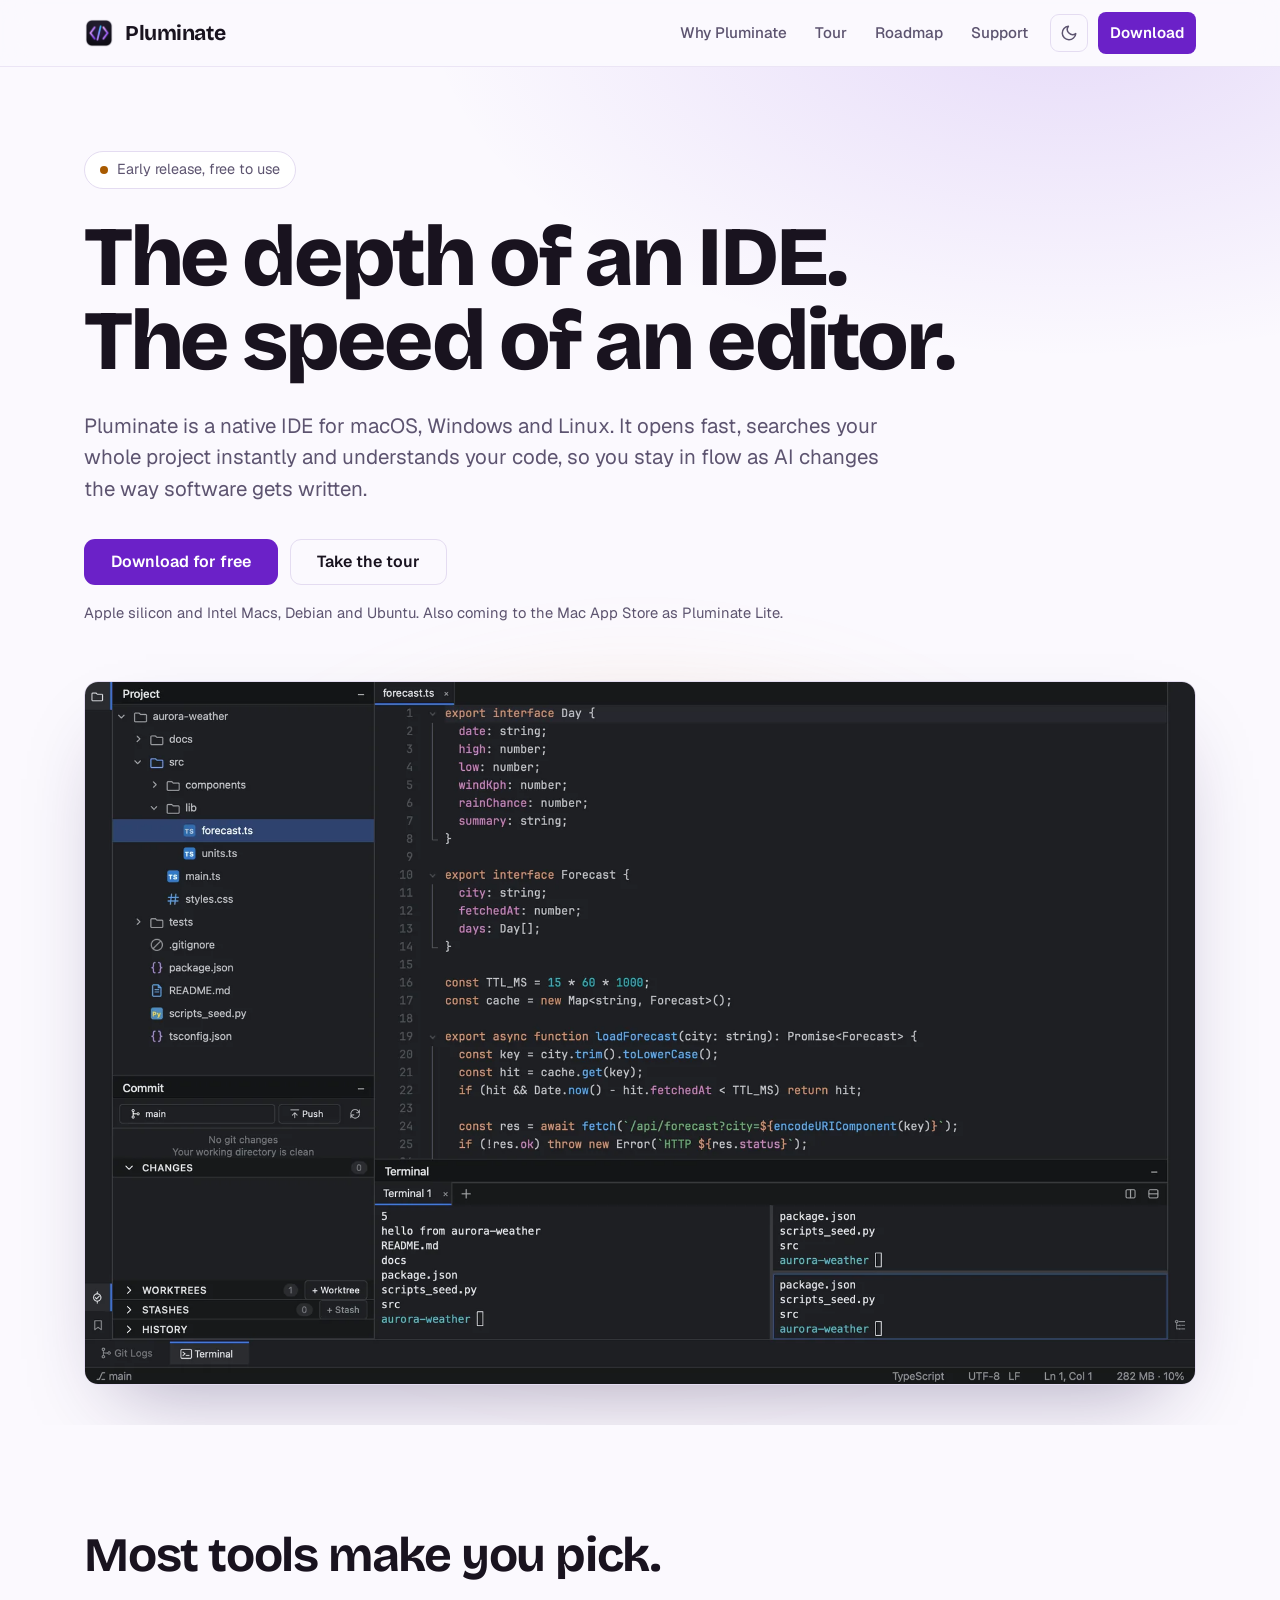
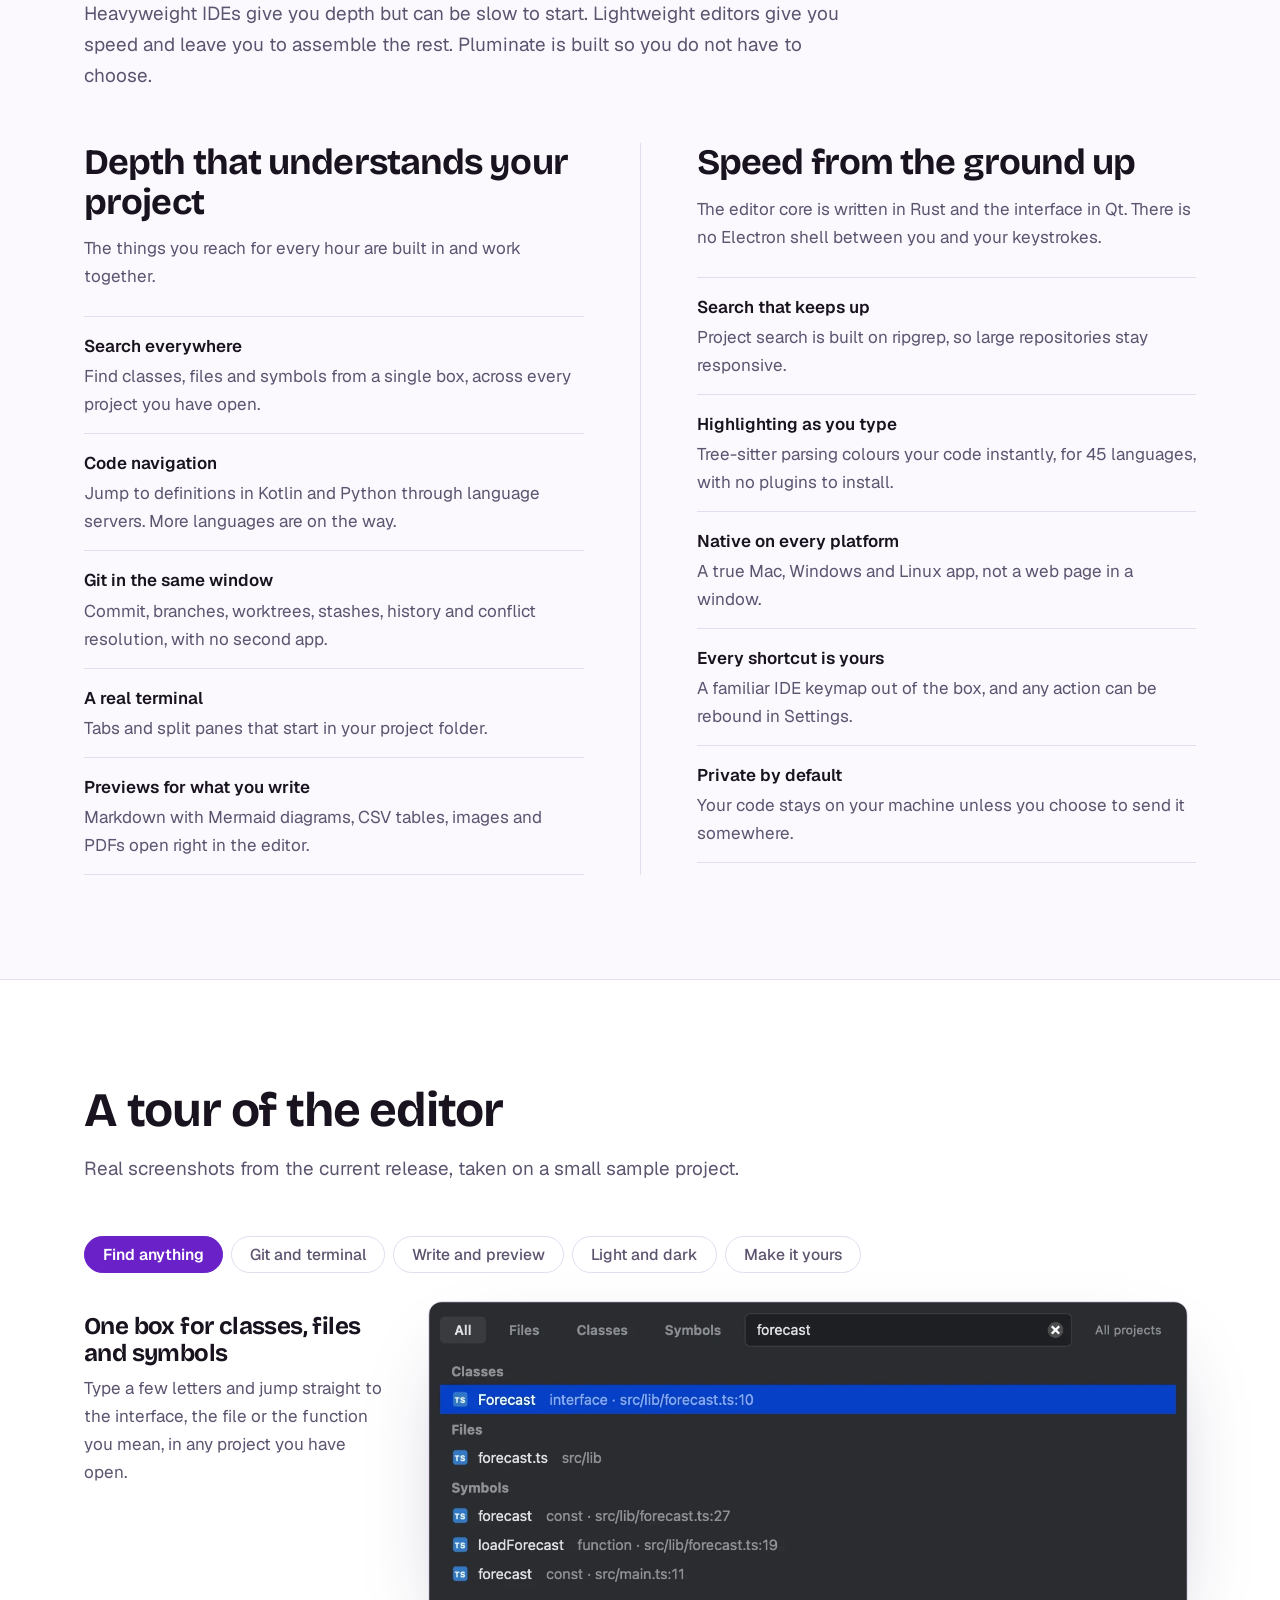
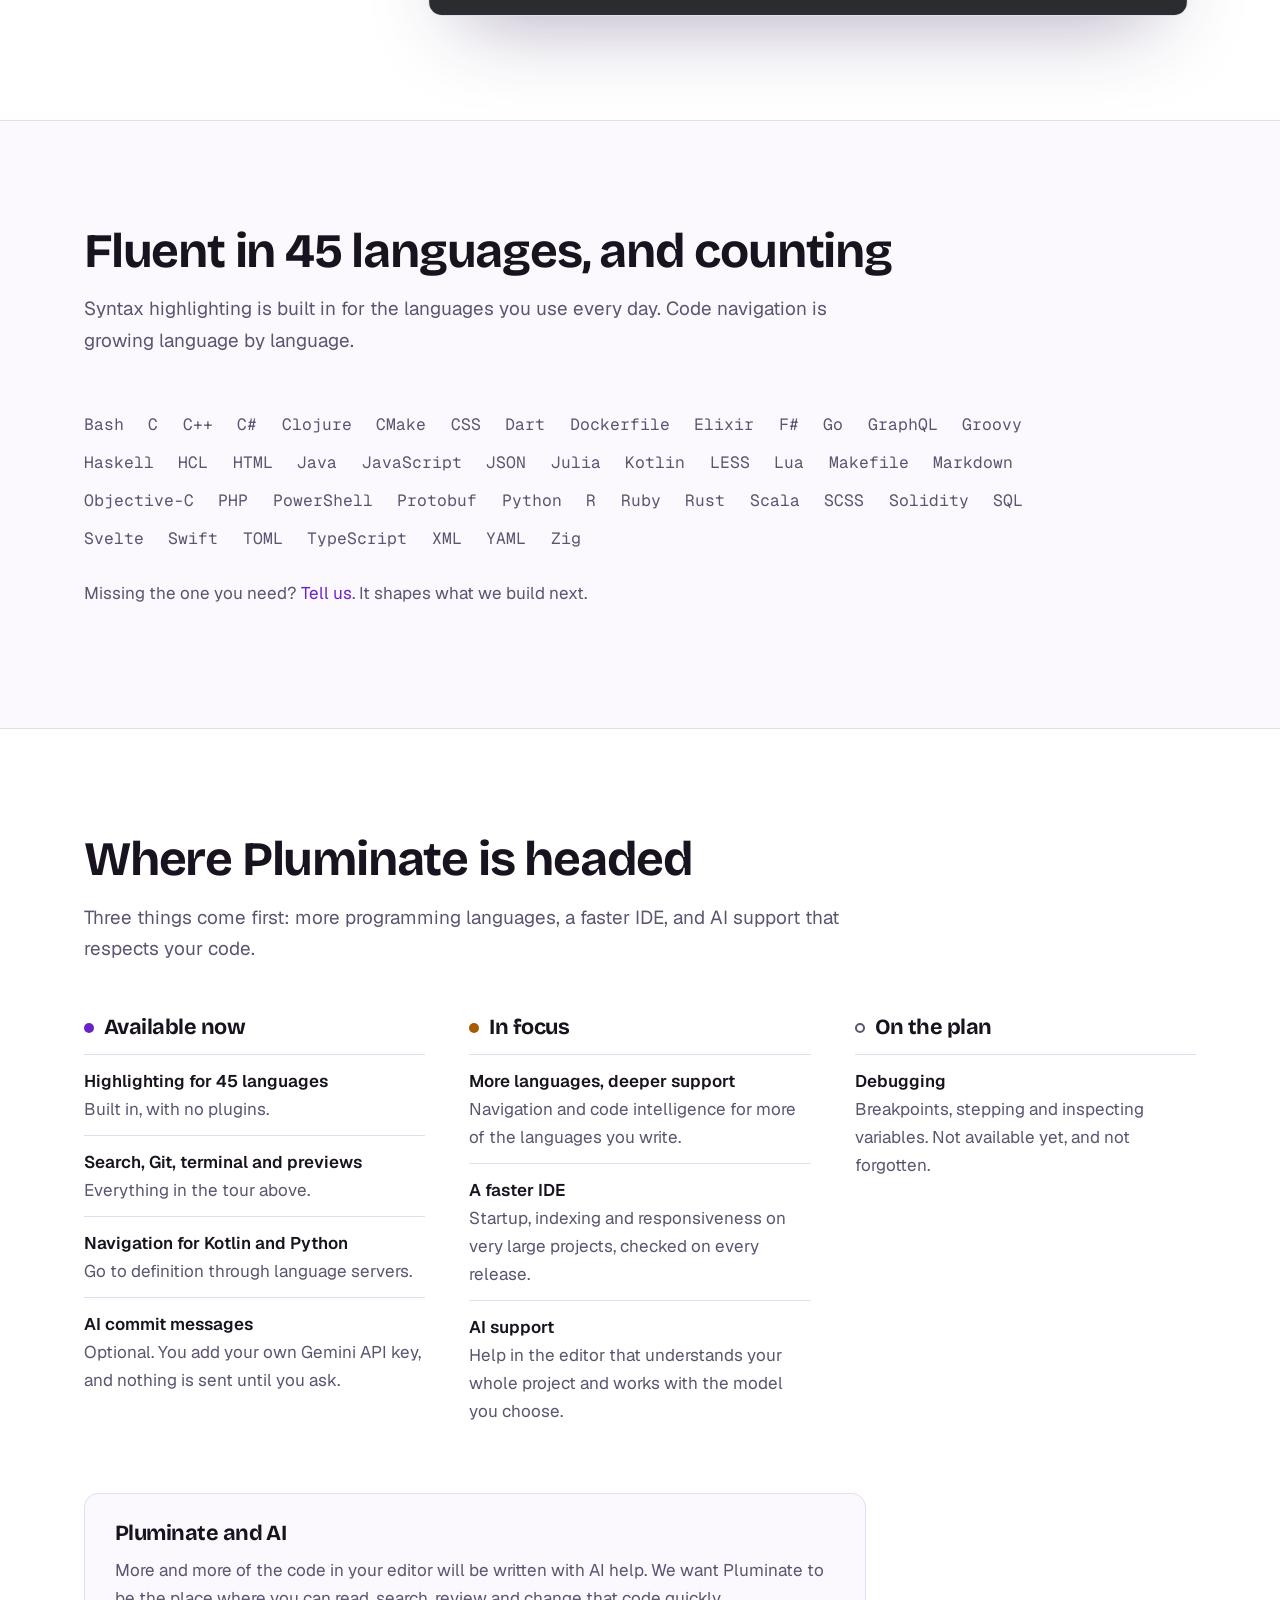
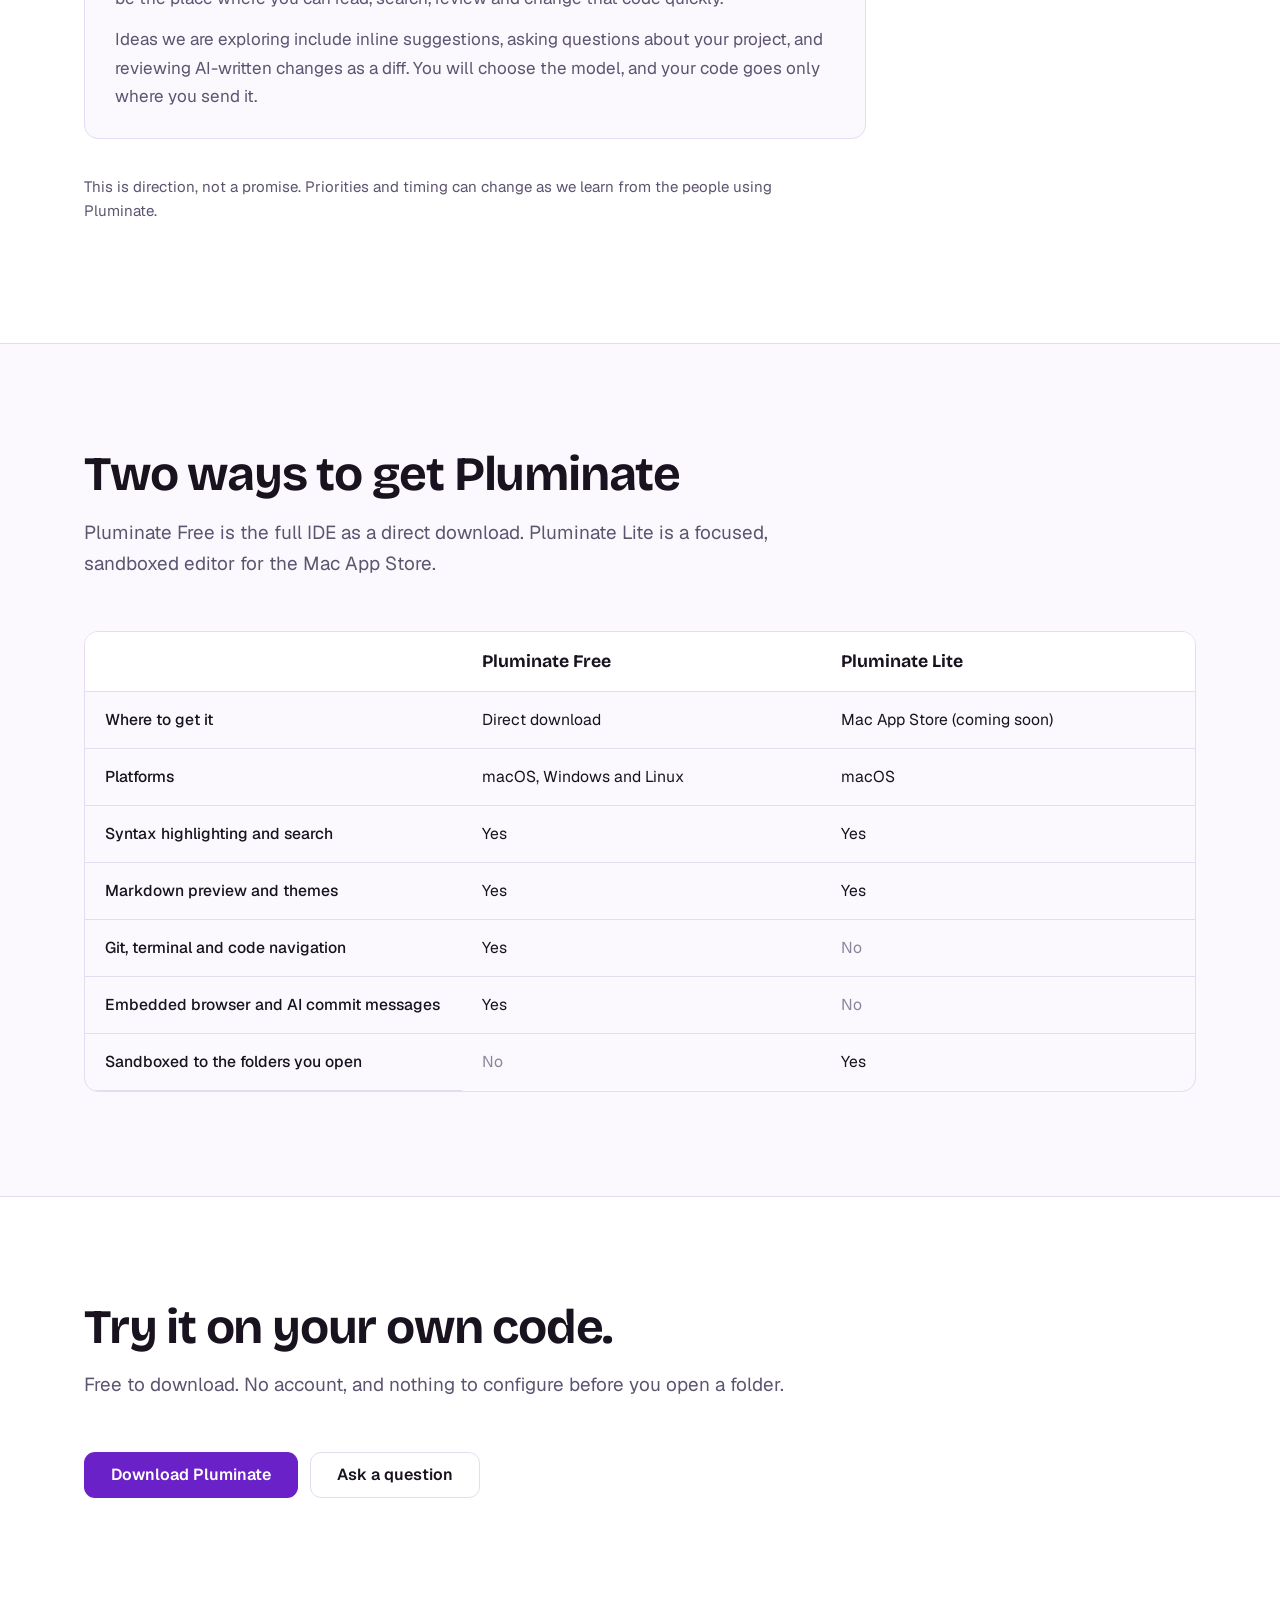
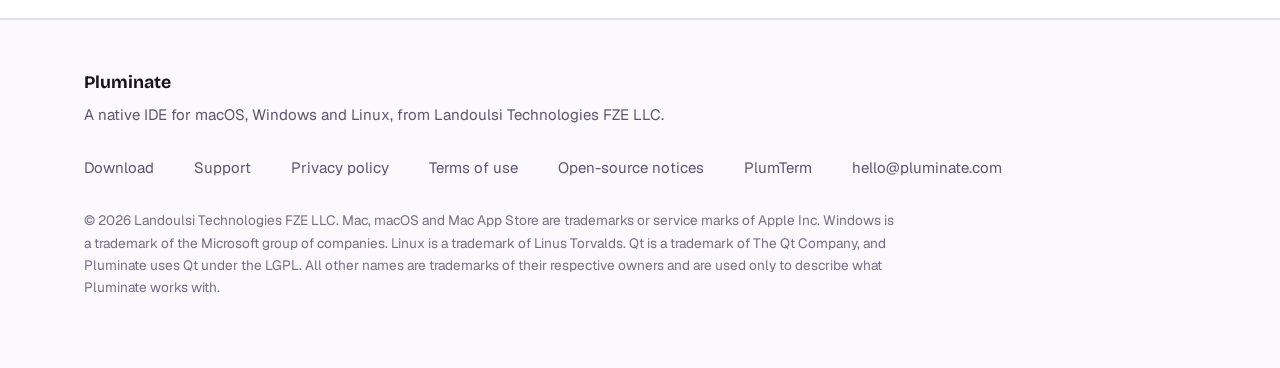
==== commit b9282498: "Add Windows downloads, install steps and platform mentions" ====
--- a/index.html
+++ b/index.html
@@ -4,14 +4,14 @@
     <meta charset="UTF-8">
     <meta name="viewport" content="width=device-width, initial-scale=1.0">
     <title>Pluminate: the depth of an IDE, the speed of an editor</title>
-    <meta name="description" content="Pluminate is a native IDE for macOS and Linux. Fast like an editor, deep like an IDE: search everywhere, Git, a built-in terminal, 45 languages. Free to download.">
+    <meta name="description" content="Pluminate is a native IDE for macOS, Windows and Linux. Fast like an editor, deep like an IDE: search everywhere, Git, a built-in terminal, 45 languages. Free to download.">
     <meta name="theme-color" content="#120d1b">
     <link rel="icon" type="image/png" href="images/icon-64.png">
     <link rel="apple-touch-icon" href="images/apple-touch-icon.png">
     <link rel="canonical" href="https://pluminate.com/">
     <meta property="og:type" content="website">
     <meta property="og:title" content="Pluminate: the depth of an IDE, the speed of an editor">
-    <meta property="og:description" content="A native IDE for macOS and Linux. Free to download.">
+    <meta property="og:description" content="A native IDE for macOS, Windows and Linux. Free to download.">
     <meta property="og:url" content="https://pluminate.com/">
     <meta property="og:image" content="https://pluminate.com/images/og.png">
     <meta name="twitter:card" content="summary_large_image">
@@ -40,7 +40,7 @@
             <div class="container">
                 <div class="pill-badge"><span class="dot"></span> Early release, free to use</div>
                 <h1>The depth of an IDE. The speed of an editor.</h1>
-                <p class="lead">Pluminate is a native IDE for macOS and Linux. It opens fast, searches your whole project instantly and understands your code, so you stay in flow as AI changes the way software gets written.</p>
+                <p class="lead">Pluminate is a native IDE for macOS, Windows and Linux. It opens fast, searches your whole project instantly and understands your code, so you stay in flow as AI changes the way software gets written.</p>
                 <div class="cta-row">
                     <a class="button" href="download.html">Download for free</a>
                     <a class="button secondary" href="#tour">Take the tour</a>
@@ -74,7 +74,7 @@
                         <ul class="facts">
                             <li><strong>Search that keeps up</strong>Project search is built on ripgrep, so large repositories stay responsive.</li>
                             <li><strong>Highlighting as you type</strong>Tree-sitter parsing colours your code instantly, for 45 languages, with no plugins to install.</li>
-                            <li><strong>Native on every platform</strong>A true Mac app and a true Linux app, not a web page in a window.</li>
+                            <li><strong>Native on every platform</strong>A true Mac, Windows and Linux app, not a web page in a window.</li>
                             <li><strong>Every shortcut is yours</strong>A familiar IDE keymap out of the box, and any action can be rebound in Settings.</li>
                             <li><strong>Private by default</strong>Your code stays on your machine unless you choose to send it somewhere.</li>
                         </ul>
@@ -190,7 +190,7 @@
                         <thead><tr><th scope="col"></th><th scope="col">Pluminate Free</th><th scope="col">Pluminate Lite</th></tr></thead>
                         <tbody>
                             <tr><th scope="row">Where to get it</th><td class="y">Direct download</td><td class="y">Mac App Store (coming soon)</td></tr>
-                            <tr><th scope="row">Platforms</th><td class="y">macOS and Linux</td><td class="y">macOS</td></tr>
+                            <tr><th scope="row">Platforms</th><td class="y">macOS, Windows and Linux</td><td class="y">macOS</td></tr>
                             <tr><th scope="row">Syntax highlighting and search</th><td class="y">Yes</td><td class="y">Yes</td></tr>
                             <tr><th scope="row">Markdown preview and themes</th><td class="y">Yes</td><td class="y">Yes</td></tr>
                             <tr><th scope="row">Git, terminal and code navigation</th><td class="y">Yes</td><td class="n">No</td></tr>
@@ -218,7 +218,7 @@
         <div class="container">
             <div>
                 <div class="footer-brand">Pluminate</div>
-                <div>A native IDE for macOS and Linux, from Landoulsi Technologies FZE LLC.</div>
+                <div>A native IDE for macOS, Windows and Linux, from Landoulsi Technologies FZE LLC.</div>
             </div>
             <div class="footer-cols">
                 <a href="download.html">Download</a>
@@ -229,7 +229,7 @@
                 <a href="plumterm.html">PlumTerm</a>
                 <a href="mailto:hello@pluminate.com">hello@pluminate.com</a>
             </div>
-            <p class="legal">&copy; 2026 Landoulsi Technologies FZE LLC. Mac, macOS and Mac App Store are trademarks or service marks of Apple Inc. Linux is a trademark of Linus Torvalds. Qt is a trademark of The Qt Company, and Pluminate uses Qt under the LGPL. All other names are trademarks of their respective owners and are used only to describe what Pluminate works with.</p>
+            <p class="legal">&copy; 2026 Landoulsi Technologies FZE LLC. Mac, macOS and Mac App Store are trademarks or service marks of Apple Inc. Windows is a trademark of the Microsoft group of companies. Linux is a trademark of Linus Torvalds. Qt is a trademark of The Qt Company, and Pluminate uses Qt under the LGPL. All other names are trademarks of their respective owners and are used only to describe what Pluminate works with.</p>
         </div>
     </footer>
     <script src="site.js"></script>
